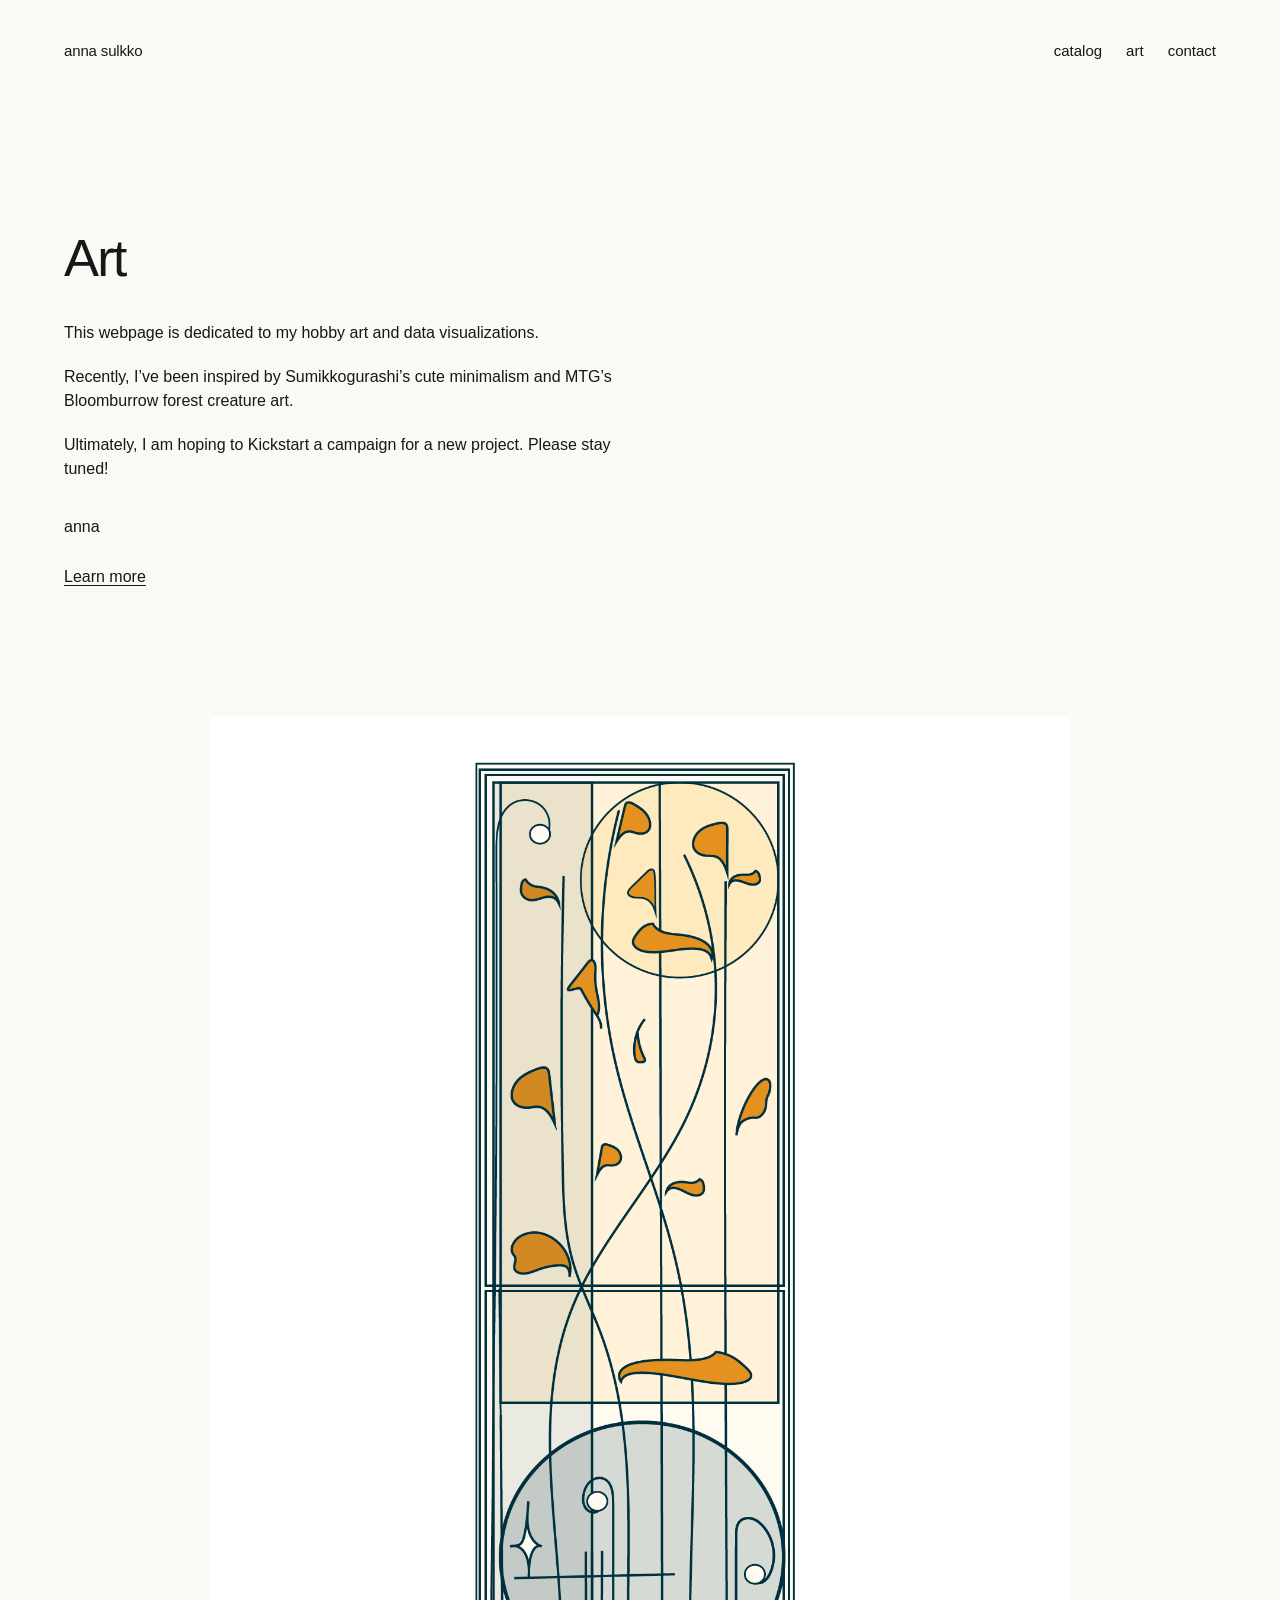
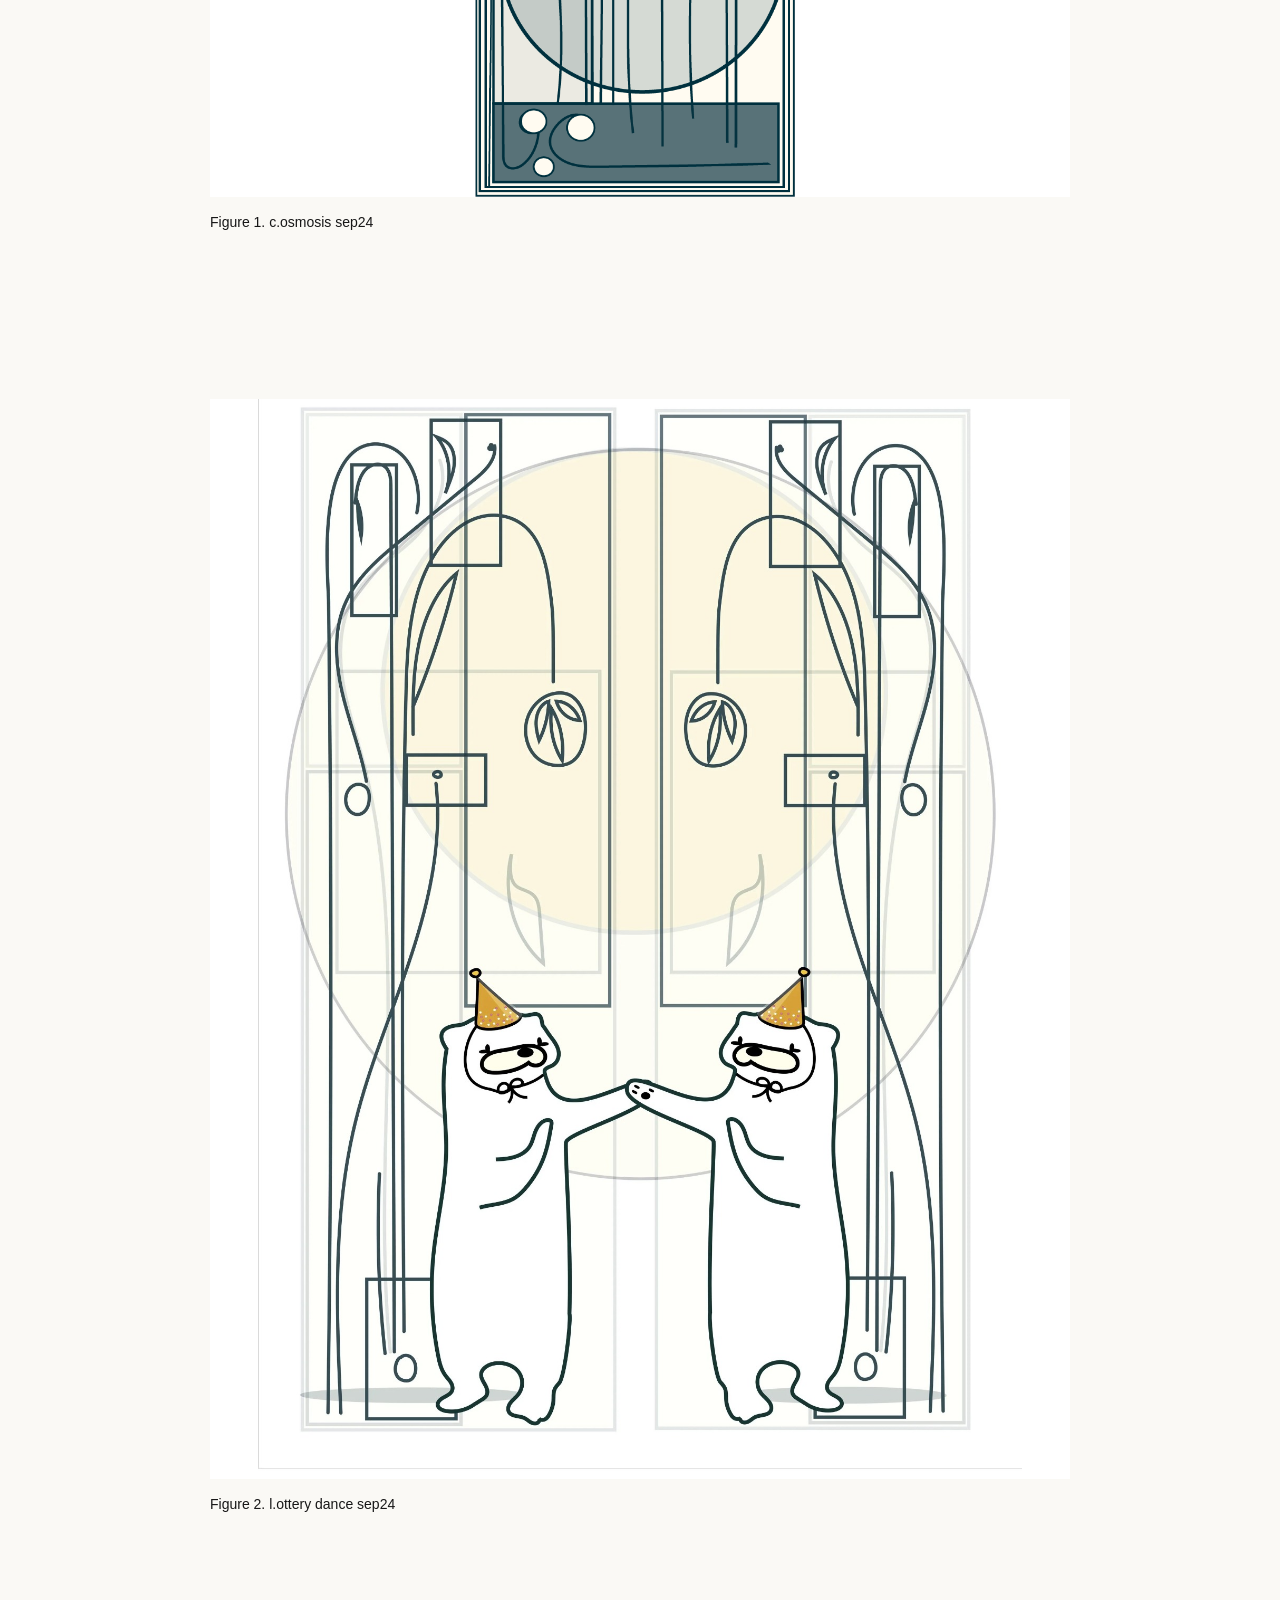
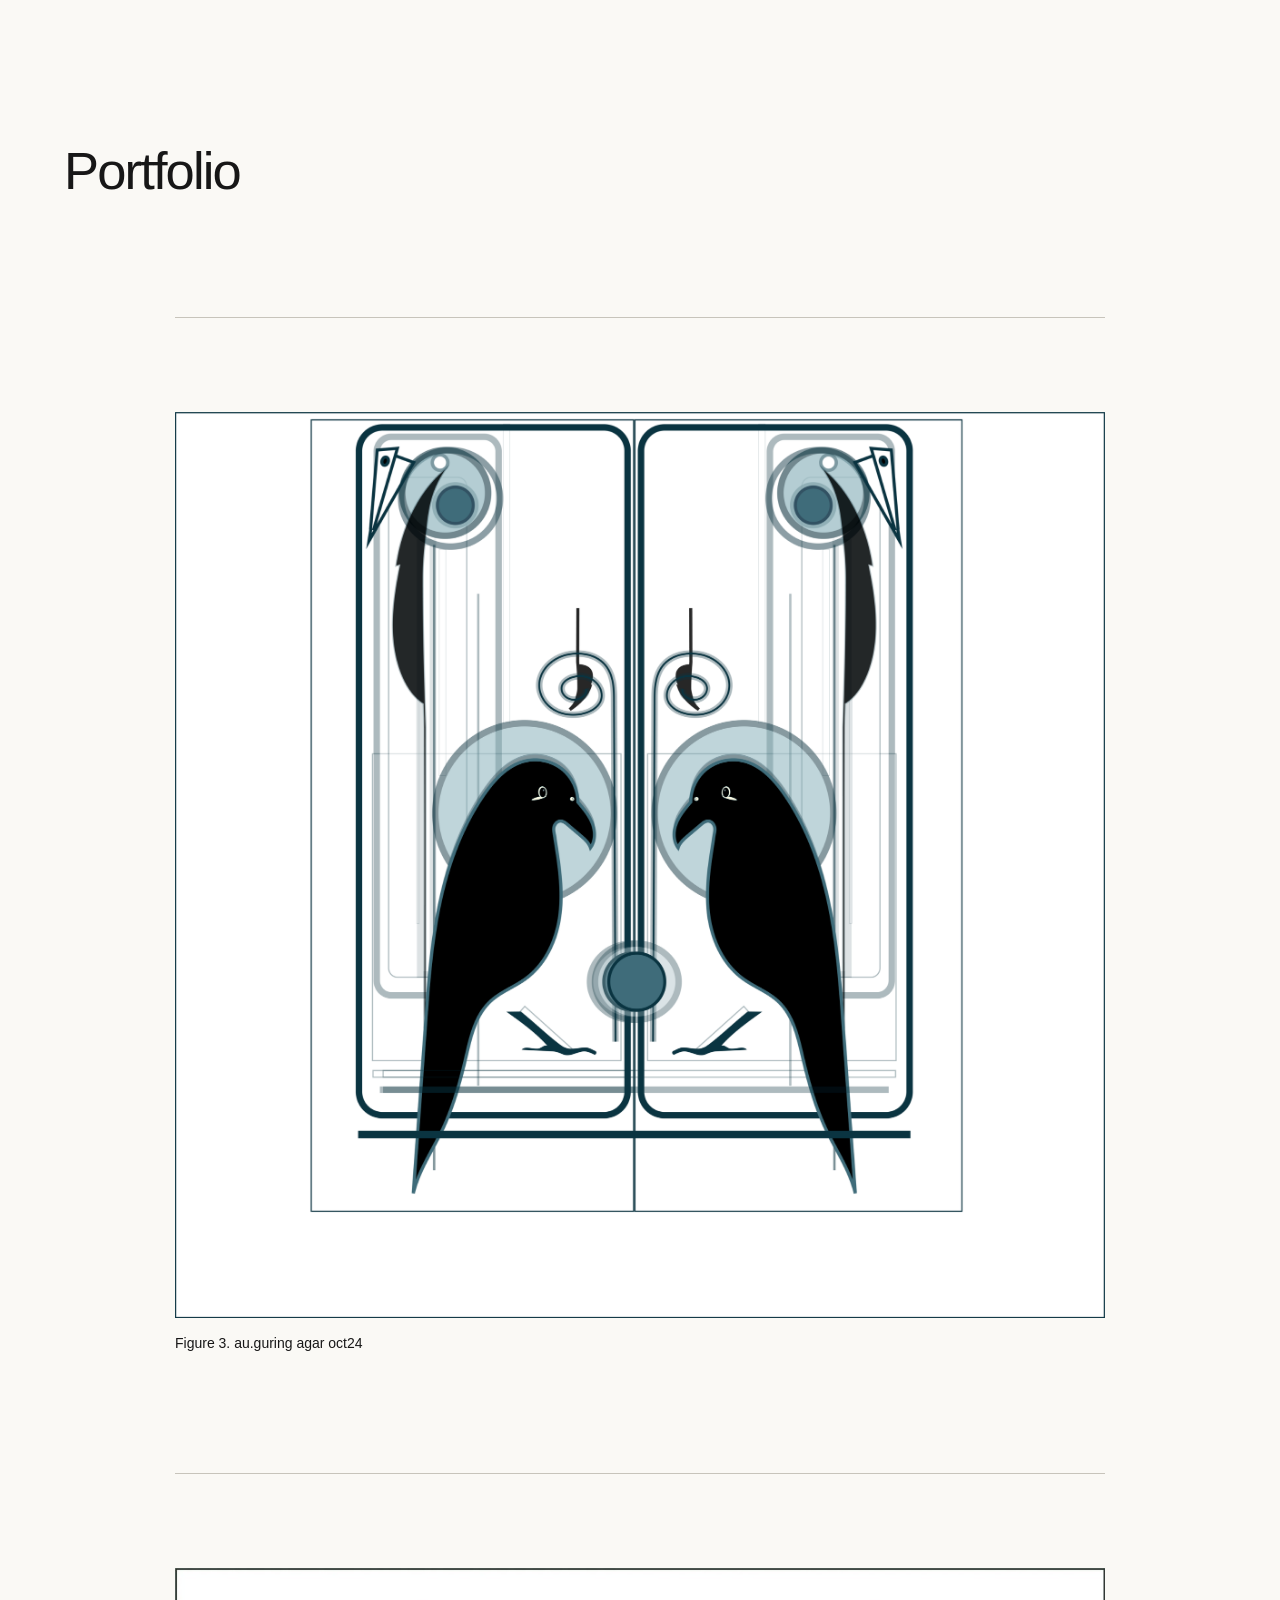
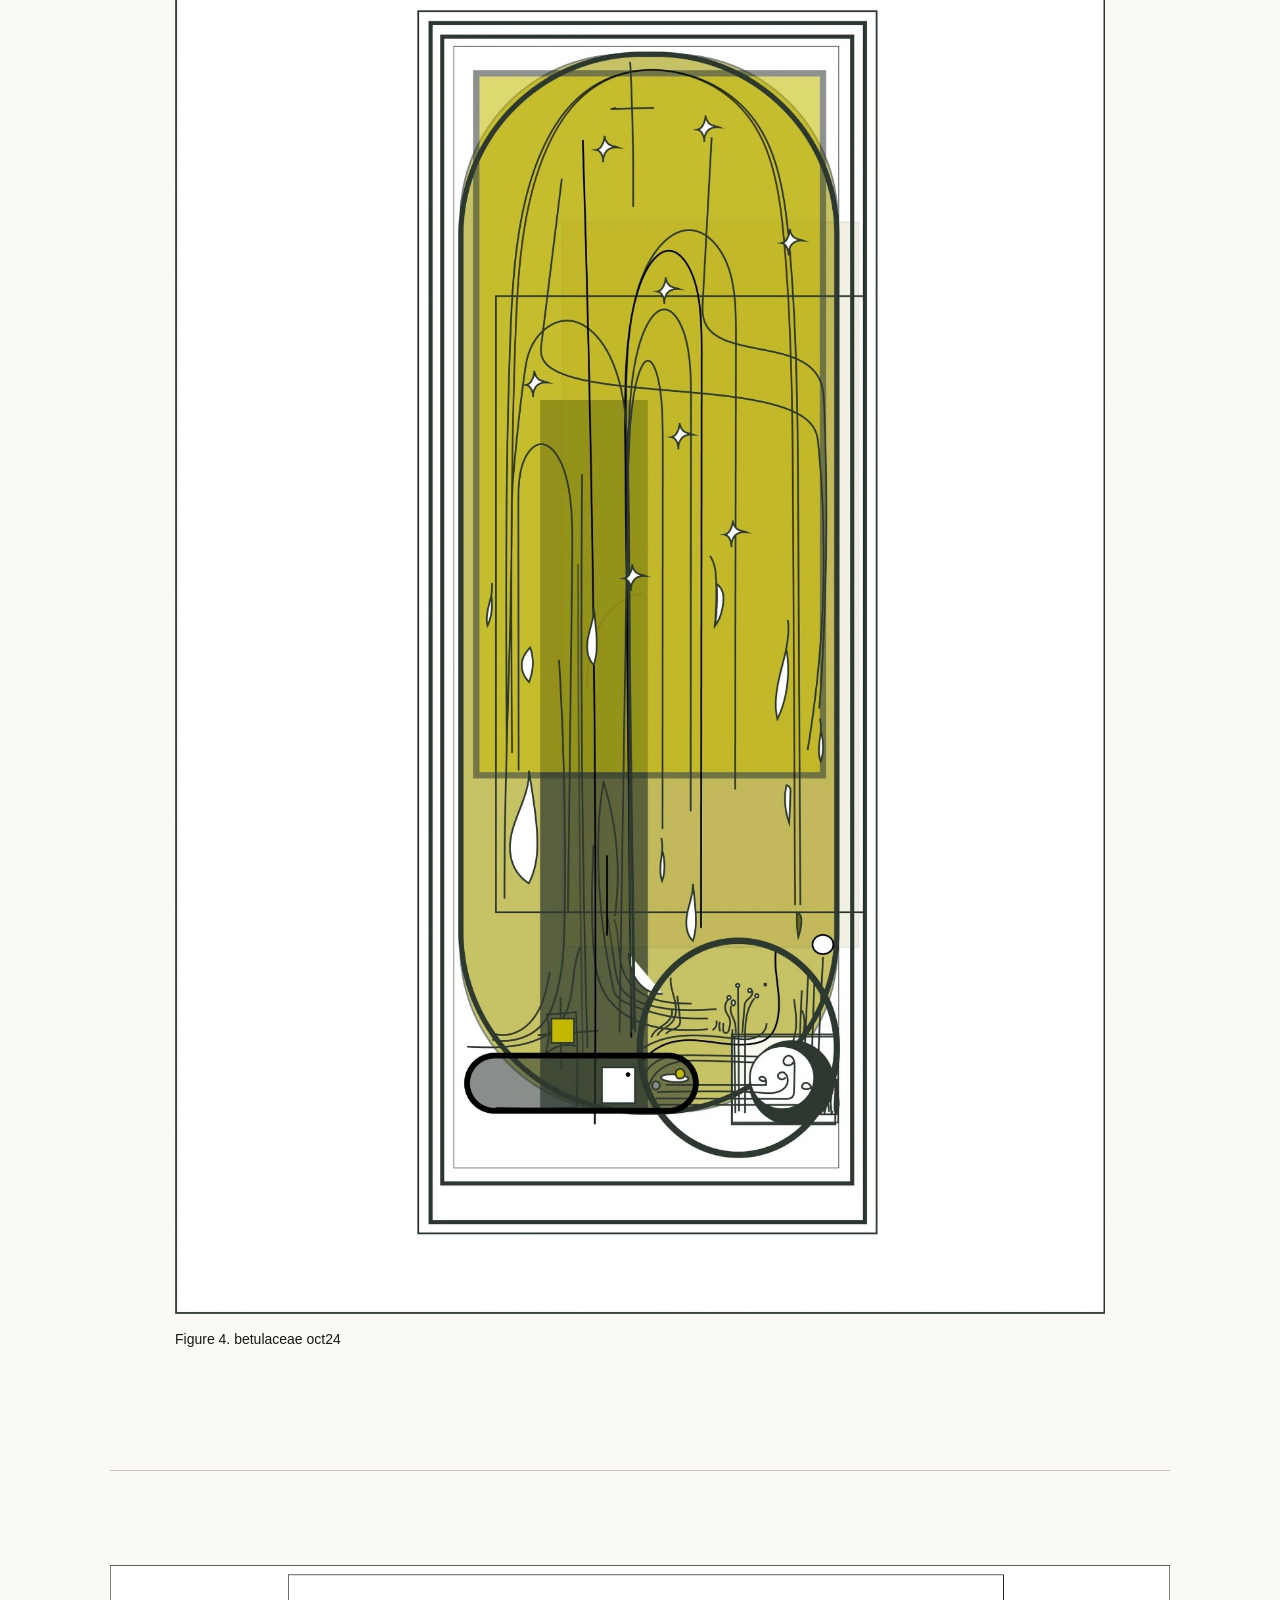
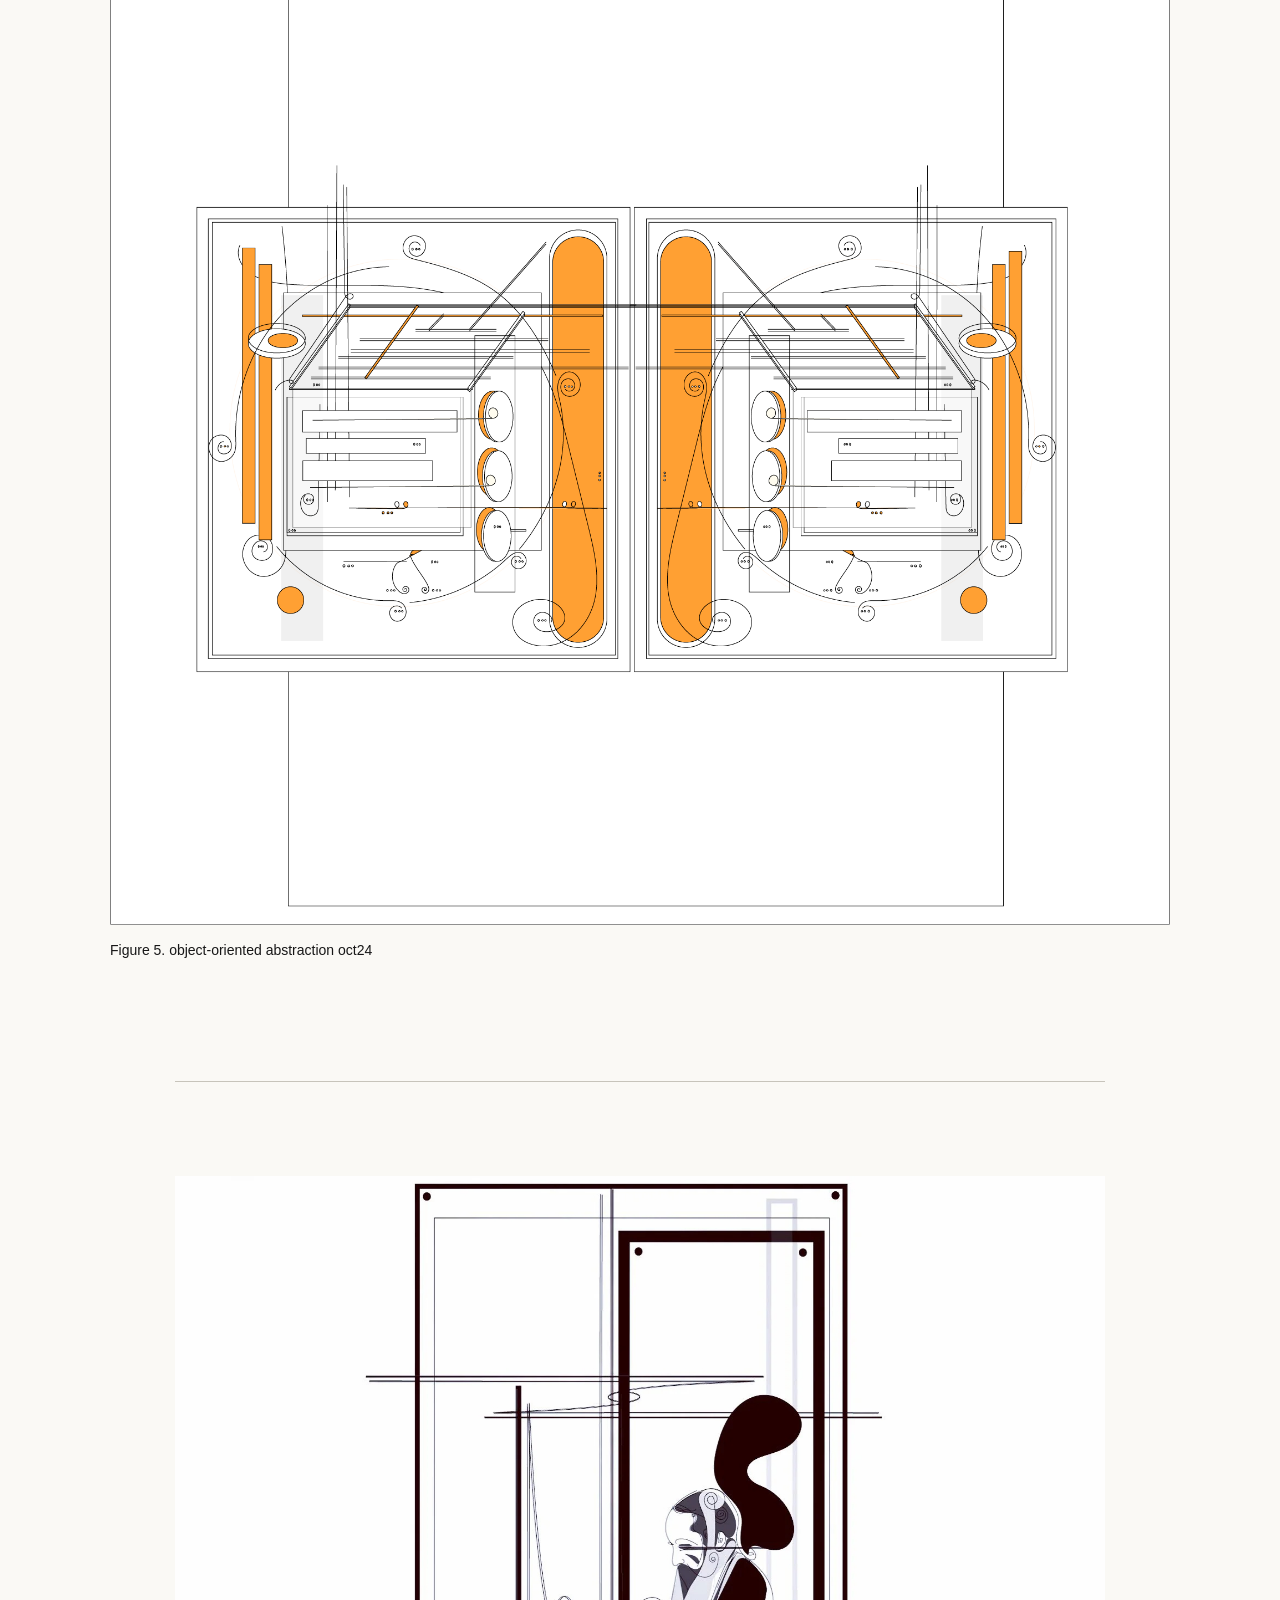
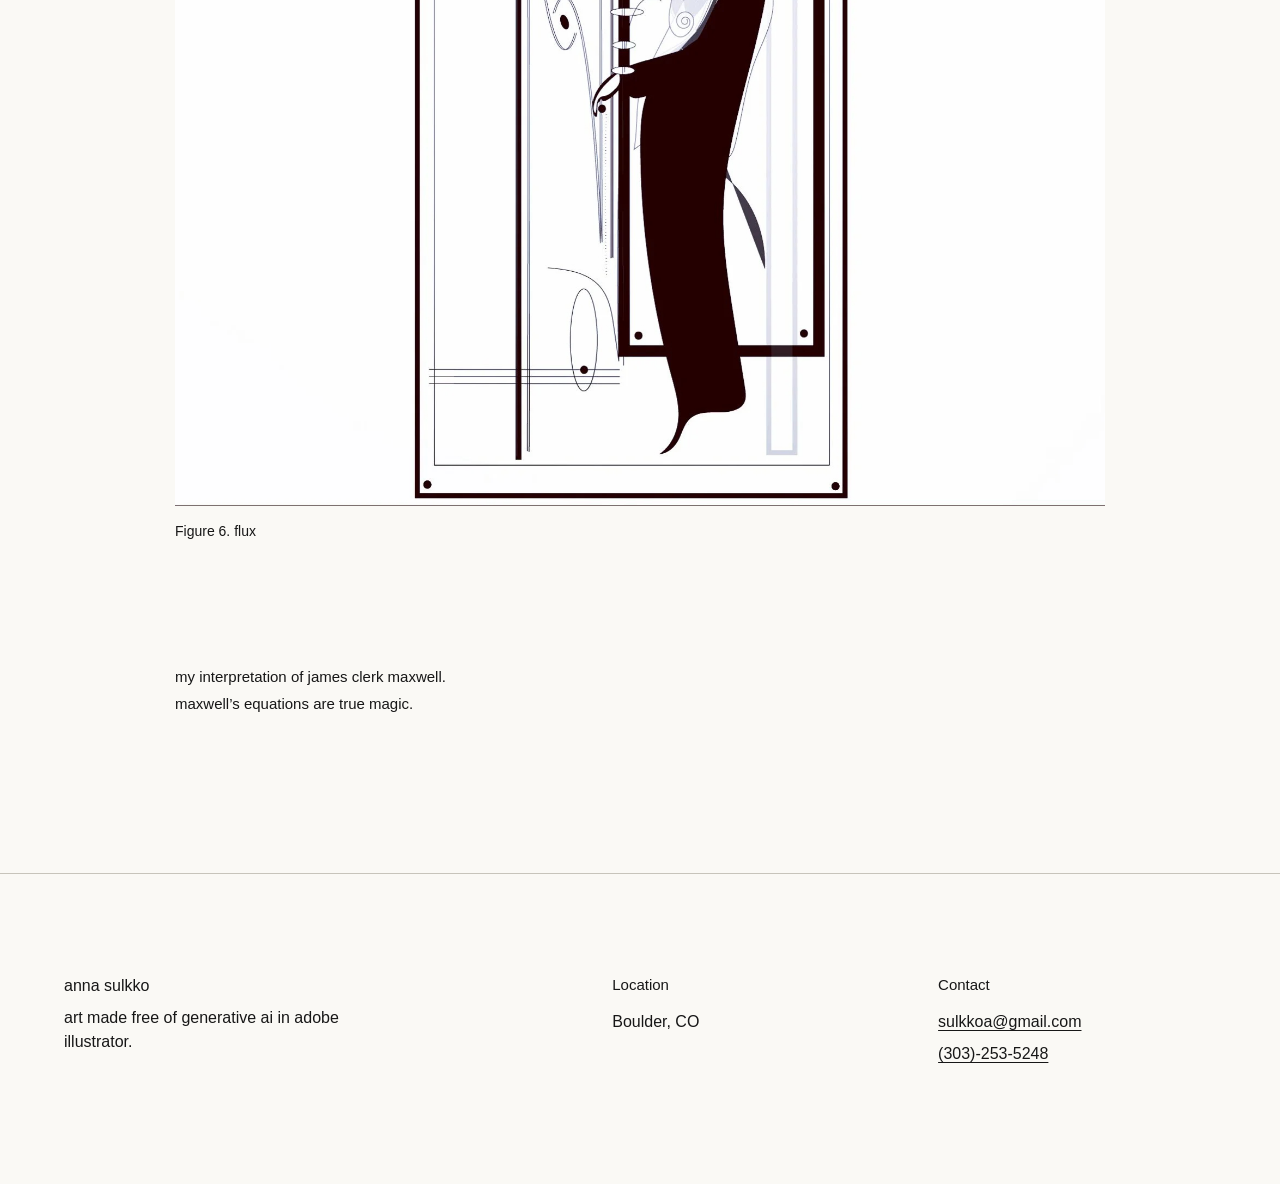
==== art/index.html @ d91b3ef9 "catalog on main page" ====
<!doctype html>
<html lang="en">
<head>
  <meta charset="utf-8">
  <meta name="viewport" content="width=device-width, initial-scale=1">
  <meta name="description" content="Art portfolio by Anna Sulkko.">
  <title>art — anna sulkko</title>
  <link rel="stylesheet" href="../styles.css">
</head>
<body>
  <header class="site-header">
    <a class="wordmark" href="../" aria-label="Anna Sulkko home">anna sulkko</a>
    <button class="menu-button" type="button" aria-expanded="false" aria-controls="site-nav">
      <span class="menu-open">Open Menu</span>
      <span class="menu-close">Close Menu</span>
    </button>
    <nav id="site-nav" class="site-nav" aria-label="Primary navigation">
      <a href="../catalog/">catalog</a>
      <a href="./" aria-current="page">art</a>
      <a href="#contact">contact</a>
    </nav>
  </header>

  <main id="top">
    <section class="intro page-width" aria-labelledby="about-title">
      <div class="intro-copy">
        <h1 id="about-title">Art</h1>
        <p>This webpage is dedicated to my hobby art and data visualizations.</p>
        <p>Recently, I’ve been inspired by Sumikkogurashi’s cute minimalism and MTG’s Bloomburrow forest creature art.</p>
        <p>Ultimately, I am hoping to Kickstart a campaign for a new project. Please stay tuned!</p>
        <p class="signature">anna</p>
        <a class="text-link" href="https://www.kickstarter.com/" target="_blank" rel="noreferrer">Learn more</a>
      </div>
    </section>

    <section class="featured-work page-width" aria-label="Featured artwork">
      <figure class="artwork artwork-portrait">
        <img
          src="../assets/c-osmosis.png"
          alt="c.osmosis, abstract geometric artwork by Anna Sulkko"
          loading="eager">
        <figcaption>Figure 1. c.osmosis sep24</figcaption>
      </figure>

      <figure class="artwork artwork-portrait">
        <img
          src="../assets/lottery-dance.jpeg"
          alt="l.ottery dance, mirrored dancing figures by Anna Sulkko"
          loading="lazy">
        <figcaption>Figure 2. l.ottery dance sep24</figcaption>
      </figure>
    </section>

    <section class="portfolio page-width" aria-labelledby="portfolio-title">
      <h2 id="portfolio-title">Portfolio</h2>

      <figure class="artwork portfolio-item">
        <img
          src="../assets/auguring-agar.png"
          alt="au.guring agar, mirrored black birds and geometric forms by Anna Sulkko"
          loading="lazy">
        <figcaption>Figure 3. au.guring agar oct24</figcaption>
      </figure>

      <figure class="artwork portfolio-item">
        <img
          src="../assets/betulaceae.jpeg"
          alt="betulaceae, yellow-green abstract botanical artwork by Anna Sulkko"
          loading="lazy">
        <figcaption>Figure 4. betulaceae oct24</figcaption>
      </figure>

      <figure class="artwork portfolio-item artwork-wide">
        <img
          src="../assets/object-oriented-abstraction.png"
          alt="object-oriented abstraction, orange and black geometric artwork by Anna Sulkko"
          loading="lazy">
        <figcaption>Figure 5. object-oriented abstraction oct24</figcaption>
      </figure>

      <figure class="artwork portfolio-item">
        <img
          src="../assets/flux.jpeg"
          alt="flux, an interpretation of James Clerk Maxwell by Anna Sulkko"
          loading="lazy">
        <figcaption>Figure 6. flux</figcaption>
      </figure>

      <div class="work-note">
        <p>my interpretation of james clerk maxwell.</p>
        <p>maxwell’s equations are true magic.</p>
      </div>
    </section>
  </main>

  <footer id="contact" class="site-footer">
    <div class="page-width footer-grid">
      <div class="footer-statement">
        <p class="footer-name">anna sulkko</p>
        <p>art made free of generative ai in adobe illustrator.</p>
      </div>
      <div>
        <h2>Location</h2>
        <p>Boulder, CO</p>
      </div>
      <div>
        <h2>Contact</h2>
        <p><a href="mailto:sulkkoa@gmail.com">sulkkoa@gmail.com</a></p>
        <p><a href="tel:+13032535248">(303)-253-5248</a></p>
      </div>
    </div>
  </footer>

  <script src="../script.js"></script>
</body>
</html>
---- styles.css ----
:root {
  --paper: #faf9f5;
  --ink: #171717;
  --line: #c7c4bb;
  --page: 1180px;
  --gutter: clamp(22px, 5vw, 72px);
}

* { box-sizing: border-box; }
html { scroll-behavior: smooth; }
body {
  margin: 0;
  background: var(--paper);
  color: var(--ink);
  font-family: "Helvetica Neue", Helvetica, Arial, sans-serif;
  font-size: 16px;
  line-height: 1.5;
  -webkit-font-smoothing: antialiased;
}

a { color: inherit; text-underline-offset: .2em; }
a:hover { text-decoration-thickness: 1.5px; }

.page-width {
  width: min(var(--page), calc(100% - (var(--gutter) * 2)));
  margin-inline: auto;
}

.site-header {
  min-height: 104px;
  padding: 28px var(--gutter);
  display: flex;
  align-items: center;
  justify-content: space-between;
  border-bottom: 1px solid transparent;
}

.wordmark,
.site-nav a {
  font-size: 15px;
  text-decoration: none;
}

.wordmark { font-weight: 500; letter-spacing: -.01em; }
.site-nav { display: flex; gap: 24px; }

.menu-button {
  display: none;
  appearance: none;
  border: 0;
  background: transparent;
  padding: 0;
  color: inherit;
  font: inherit;
  cursor: pointer;
}
.menu-close { display: none; }

.intro {
  padding-top: clamp(72px, 10vw, 150px);
  padding-bottom: clamp(72px, 10vw, 140px);
}

.intro-copy { max-width: 590px; }
h1, h2, p { margin-top: 0; }
h1, .portfolio > h2 {
  margin-bottom: 38px;
  font-size: clamp(30px, 4.1vw, 54px);
  line-height: .98;
  font-weight: 400;
  letter-spacing: -.035em;
}

.intro p { margin-bottom: 20px; max-width: 550px; }
.signature { margin-top: 34px; }
.text-link { display: inline-block; margin-top: 6px; }

.featured-work,
.portfolio {
  display: grid;
  grid-template-columns: 1fr;
}

.artwork { margin: 0; }
.artwork img {
  display: block;
  width: 100%;
  height: auto;
  object-fit: contain;
  background: #fff;
}

.featured-work .artwork {
  width: min(100%, 860px);
  margin-inline: auto;
  margin-bottom: clamp(90px, 13vw, 180px);
}

.artwork-portrait img { max-height: 1080px; }
.artwork figcaption {
  margin-top: 16px;
  font-size: 14px;
  line-height: 1.4;
}

.portfolio {
  padding-top: clamp(30px, 5vw, 70px);
  padding-bottom: clamp(90px, 12vw, 160px);
}

.portfolio > h2 { margin-bottom: clamp(70px, 10vw, 120px); }
.portfolio-item {
  width: min(100%, 930px);
  margin-inline: auto;
  padding-top: clamp(54px, 8vw, 94px);
  margin-bottom: clamp(66px, 10vw, 120px);
  border-top: 1px solid var(--line);
}
.artwork-wide { width: min(100%, 1060px); }
.work-note {
  width: min(100%, 930px);
  margin: 0 auto;
  padding-top: 5px;
  font-size: 15px;
}
.work-note p { margin-bottom: 4px; }

.site-footer {
  border-top: 1px solid var(--line);
  padding: clamp(60px, 8vw, 100px) 0 clamp(70px, 9vw, 110px);
}
.footer-grid {
  display: grid;
  grid-template-columns: minmax(260px, 1.8fr) 1fr 1fr;
  gap: 48px;
}
.footer-grid h2 {
  margin: 0 0 14px;
  font-size: 15px;
  font-weight: 500;
}
.footer-grid p { margin-bottom: 8px; }
.footer-name { font-weight: 500; }
.footer-statement p:last-child { max-width: 340px; }

@media (max-width: 720px) {
  :root { --gutter: 20px; }
  .site-header {
    min-height: 78px;
    padding-top: 22px;
    padding-bottom: 22px;
    align-items: flex-start;
    flex-wrap: wrap;
  }
  .menu-button { display: block; font-size: 14px; }
  .menu-button[aria-expanded="true"] .menu-open { display: none; }
  .menu-button[aria-expanded="true"] .menu-close { display: inline; }
  .site-nav {
    display: none;
    flex-basis: 100%;
    padding-top: 38px;
    padding-bottom: 8px;
  }
  .site-nav.is-open { display: flex; }
  .intro { padding-top: 70px; }
  h1, .portfolio > h2 { font-size: 39px; }
  .featured-work .artwork { margin-bottom: 92px; }
  .portfolio > h2 { margin-bottom: 64px; }
  .portfolio-item { padding-top: 48px; margin-bottom: 72px; }
  .footer-grid { grid-template-columns: 1fr; gap: 34px; }
}

@media (prefers-reduced-motion: reduce) {
  html { scroll-behavior: auto; }
}


/* -------------------------------------------------------
   catalog-first homepage
   ------------------------------------------------------- */

.catalog-home {
  --catalog-ink: #003B49;
  --catalog-pale: #e5eeee;
  --catalog-soft: #78959b;
  color: var(--catalog-ink);
  background: #fafcfa;
}

.catalog-home .site-header {
  color: var(--catalog-ink);
}

.catalog-hero {
  padding-top: clamp(82px, 11vw, 150px);
  padding-bottom: clamp(72px, 9vw, 120px);
}

.project-kicker {
  margin-bottom: 22px;
  color: var(--catalog-soft);
  font-size: 12px;
  line-height: 1;
  text-transform: uppercase;
  letter-spacing: .18em;
}

.catalog-hero-grid {
  display: grid;
  grid-template-columns: minmax(0, 1.35fr) minmax(280px, .65fr);
  gap: clamp(50px, 9vw, 130px);
  align-items: end;
}

.catalog-hero h1 {
  margin: 0;
  font-family: Georgia, "Iowan Old Style", "Times New Roman", serif;
  font-size: clamp(72px, 13vw, 170px);
  line-height: .78;
  font-weight: 400;
  letter-spacing: -.065em;
}

.catalog-deck {
  max-width: 680px;
  margin: 38px 0 0;
  font-family: Georgia, "Iowan Old Style", "Times New Roman", serif;
  font-size: clamp(24px, 3vw, 42px);
  line-height: 1.08;
  letter-spacing: -.025em;
}

.catalog-intro {
  padding-bottom: 5px;
  font-size: 15px;
  line-height: 1.65;
}

.catalog-intro p {
  margin-bottom: 17px;
}

.project-links {
  display: flex;
  align-items: center;
  gap: 20px;
  flex-wrap: wrap;
  margin-top: 31px;
}

.project-button {
  display: inline-flex;
  align-items: center;
  justify-content: center;
  min-height: 46px;
  padding: 0 20px;
  border: 1px solid var(--catalog-ink);
  border-radius: 999px;
  background: var(--catalog-ink);
  color: #f7faf9;
  text-decoration: none;
  transition: transform .16s ease, opacity .16s ease;
}

.project-button:hover {
  opacity: .9;
  transform: translateY(-1px);
}

.catalog-feature {
  padding-bottom: clamp(100px, 13vw, 170px);
}

.section-line-heading {
  display: flex;
  justify-content: space-between;
  align-items: baseline;
  gap: 30px;
  padding: 19px 0 22px;
  border-top: 1px solid rgba(0,59,73,.26);
}

.section-line-heading h2 {
  margin: 0;
  font-size: 14px;
  font-weight: 500;
}

.section-line-heading span {
  font-size: 18px;
}

.catalog-frame-wrap {
  position: relative;
  width: 100%;
  height: min(76vh, 820px);
  min-height: 640px;
  border: 1px solid rgba(0,59,73,.25);
  background: #edf4f4;
  overflow: hidden;
}

.catalog-frame {
  display: block;
  width: 100%;
  height: 100%;
  border: 0;
  background: #edf4f4;
}

.frame-note {
  width: min(610px, 100%);
  margin: 18px 0 0 auto;
  color: #657a7f;
  font-size: 13px;
  line-height: 1.5;
}

.project-notes {
  display: grid;
  grid-template-columns: repeat(3, 1fr);
  gap: clamp(24px, 5vw, 70px);
  padding-bottom: clamp(100px, 12vw, 160px);
}

.project-notes article {
  padding-top: 20px;
  border-top: 1px solid rgba(0,59,73,.23);
}

.project-notes h2 {
  margin: 0 0 20px;
  font-family: Georgia, "Iowan Old Style", "Times New Roman", serif;
  font-size: clamp(22px, 2.3vw, 31px);
  line-height: 1.05;
  font-weight: 400;
  letter-spacing: -.025em;
}

.project-notes article > p:last-child {
  margin-bottom: 0;
  font-size: 14px;
  line-height: 1.65;
}

.catalog-home .site-footer {
  border-top-color: rgba(0,59,73,.25);
}

@media (max-width: 820px) {
  .catalog-hero-grid {
    grid-template-columns: 1fr;
    gap: 52px;
  }

  .catalog-hero h1 {
    font-size: clamp(68px, 24vw, 116px);
  }

  .catalog-intro {
    max-width: 560px;
  }

  .catalog-frame-wrap {
    height: 760px;
    min-height: 0;
  }

  .project-notes {
    grid-template-columns: 1fr;
    gap: 54px;
  }
}

@media (max-width: 520px) {
  .catalog-hero {
    padding-top: 70px;
  }

  .catalog-deck {
    margin-top: 28px;
  }

  .catalog-frame-wrap {
    width: calc(100% + 40px);
    margin-left: -20px;
    height: 720px;
    border-left: 0;
    border-right: 0;
  }

  .section-line-heading span {
    font-size: 16px;
  }
}


/* Restored personal About section on catalog homepage */
.catalog-home .homepage-about {
  padding-top: clamp(70px, 9vw, 120px);
  padding-bottom: clamp(80px, 10vw, 135px);
  border-top: 1px solid rgba(0,59,73,.22);
}

.catalog-home .homepage-about h1,
.catalog-home .homepage-about h2 {
  color: var(--catalog-ink);
}

.catalog-home .homepage-about p {
  max-width: 760px;
}

.catalog-home .homepage-about a {
  color: var(--catalog-ink);
}



/* -------------------------------------------------------
   PMS 309 treatment for the restored About section
   ------------------------------------------------------- */

.catalog-home .homepage-about {
  position: relative;
  margin-top: 0;
  padding-top: clamp(82px, 10vw, 132px);
  padding-bottom: clamp(90px, 11vw, 145px);
  border-top: 1px solid rgba(0, 59, 73, .24);
  border-bottom: 1px solid rgba(0, 59, 73, .18);
  background:
    linear-gradient(
      180deg,
      rgba(220, 231, 232, .34) 0%,
      rgba(247, 250, 249, .88) 44%,
      rgba(247, 250, 249, 0) 100%
    );
}

.catalog-home .homepage-about::before {
  content: "about";
  display: block;
  width: min(1180px, calc(100% - 48px));
  margin: 0 auto 28px;
  color: #6b8186;
  font-size: 11px;
  line-height: 1;
  letter-spacing: .20em;
  text-transform: uppercase;
}

.catalog-home .homepage-about > * {
  width: min(1180px, calc(100% - 48px));
  margin-left: auto;
  margin-right: auto;
}

.catalog-home .homepage-about h1,
.catalog-home .homepage-about h2 {
  color: #003B49;
  font-family: Georgia, "Iowan Old Style", "Times New Roman", serif;
  font-weight: 400;
  letter-spacing: -.035em;
}

.catalog-home .homepage-about h1 {
  margin-bottom: clamp(28px, 4vw, 48px);
  font-size: clamp(46px, 7vw, 88px);
  line-height: .95;
}

.catalog-home .homepage-about h2 {
  font-size: clamp(24px, 3vw, 34px);
  line-height: 1.08;
}

.catalog-home .homepage-about p {
  max-width: 760px;
  color: #255B66;
  font-size: clamp(16px, 1.4vw, 19px);
  line-height: 1.72;
}

.catalog-home .homepage-about p + p {
  margin-top: 1.15em;
}

.catalog-home .homepage-about strong {
  color: #003B49;
  font-weight: 600;
}

.catalog-home .homepage-about a {
  color: #003B49;
  text-decoration-color: rgba(0, 59, 73, .40);
  text-underline-offset: .18em;
  transition: opacity .15s ease;
}

.catalog-home .homepage-about a:hover {
  opacity: .62;
}

.catalog-home .homepage-about img {
  border: 1px solid rgba(0, 59, 73, .18);
  box-shadow: 0 18px 50px rgba(0, 42, 52, .07);
}

.catalog-home .homepage-about hr {
  border: 0;
  border-top: 1px solid rgba(0, 59, 73, .20);
}

@media (max-width: 640px) {
  .catalog-home .homepage-about::before,
  .catalog-home .homepage-about > * {
    width: calc(100% - 36px);
  }

  .catalog-home .homepage-about {
    padding-top: 68px;
    padding-bottom: 82px;
  }
}
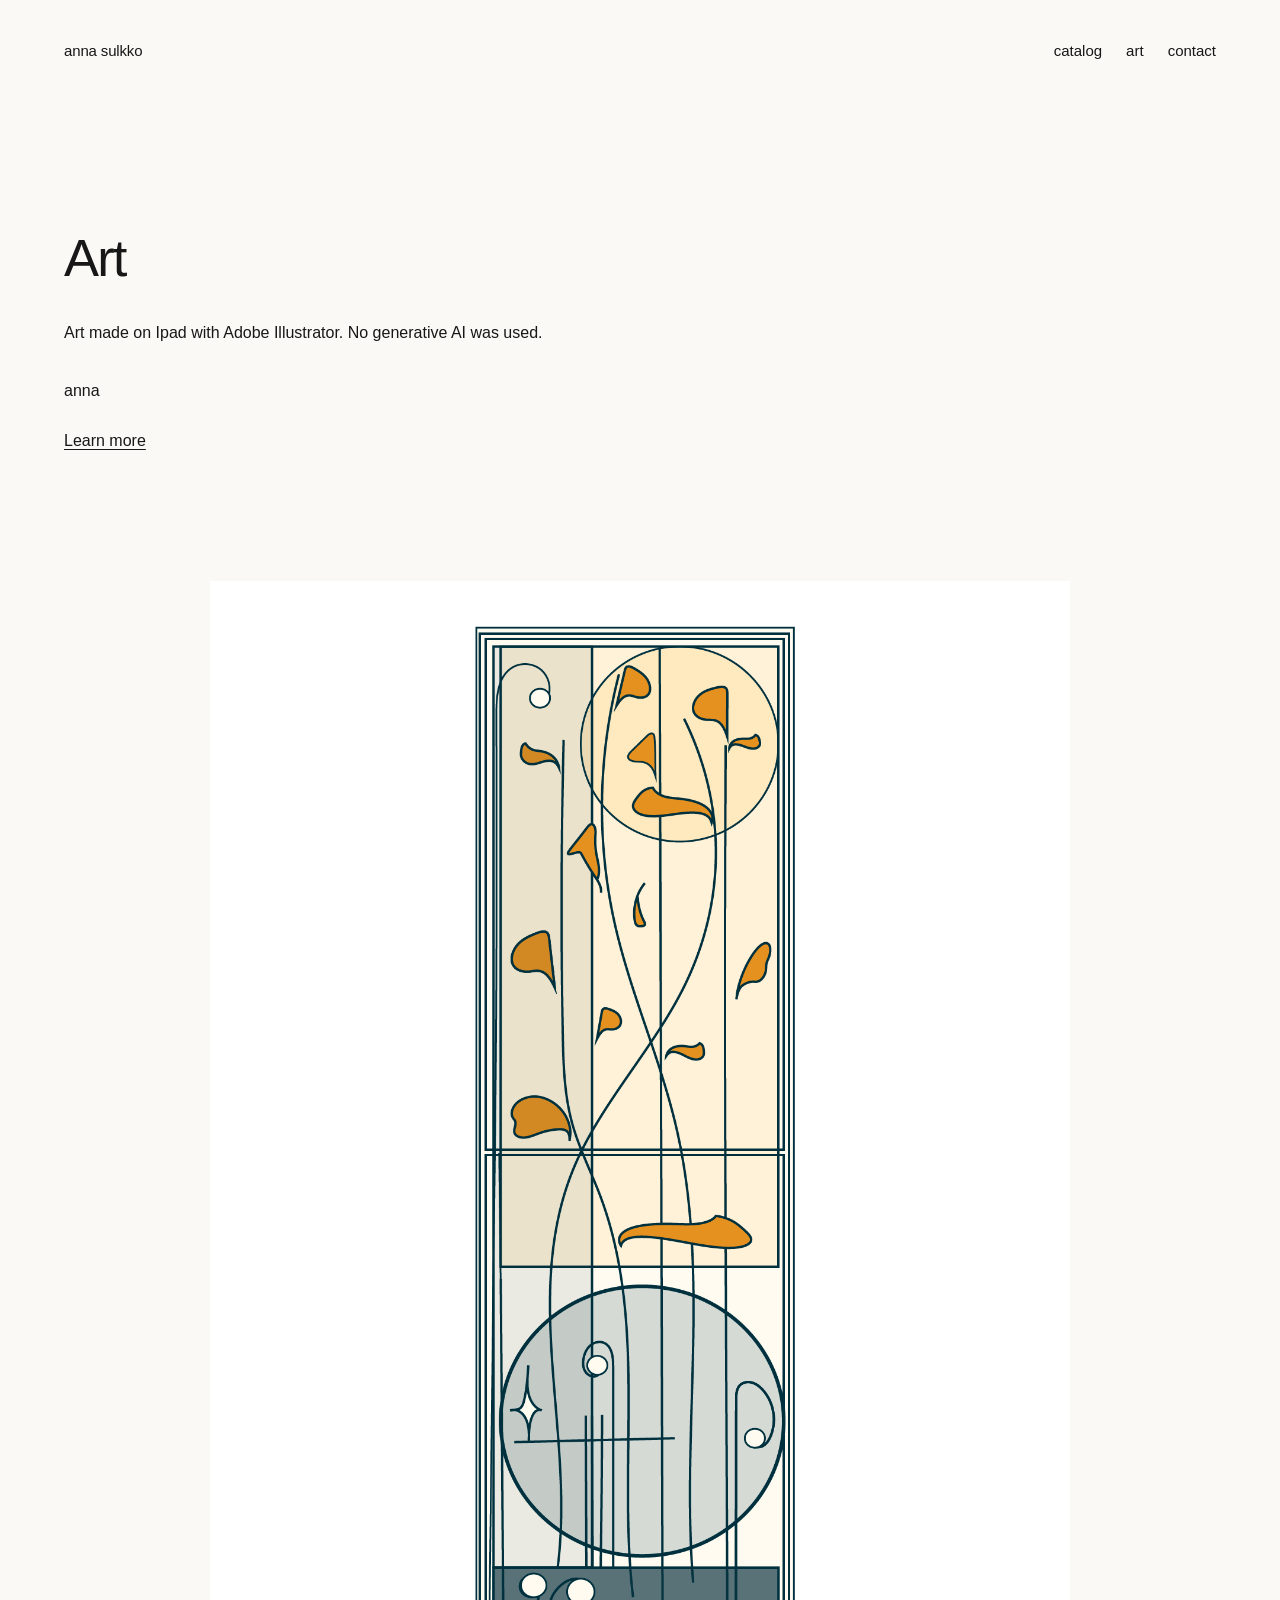
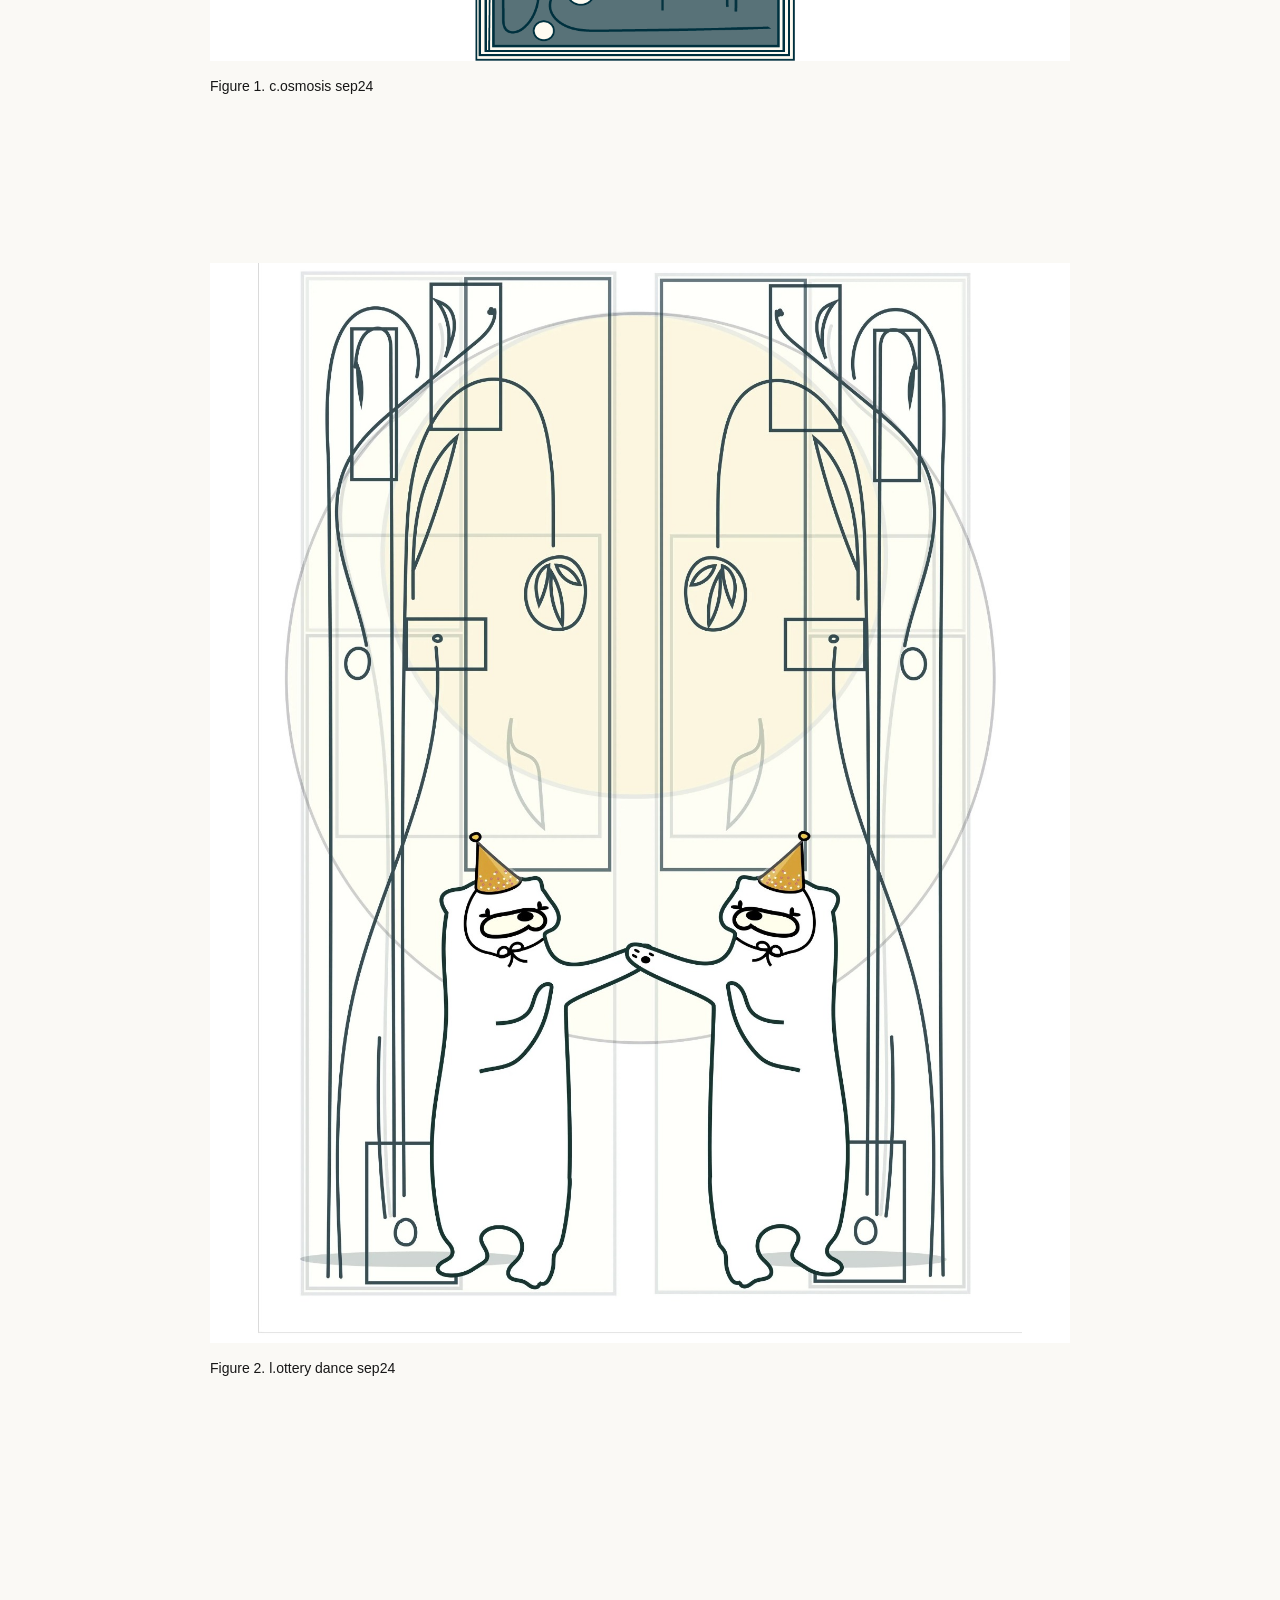
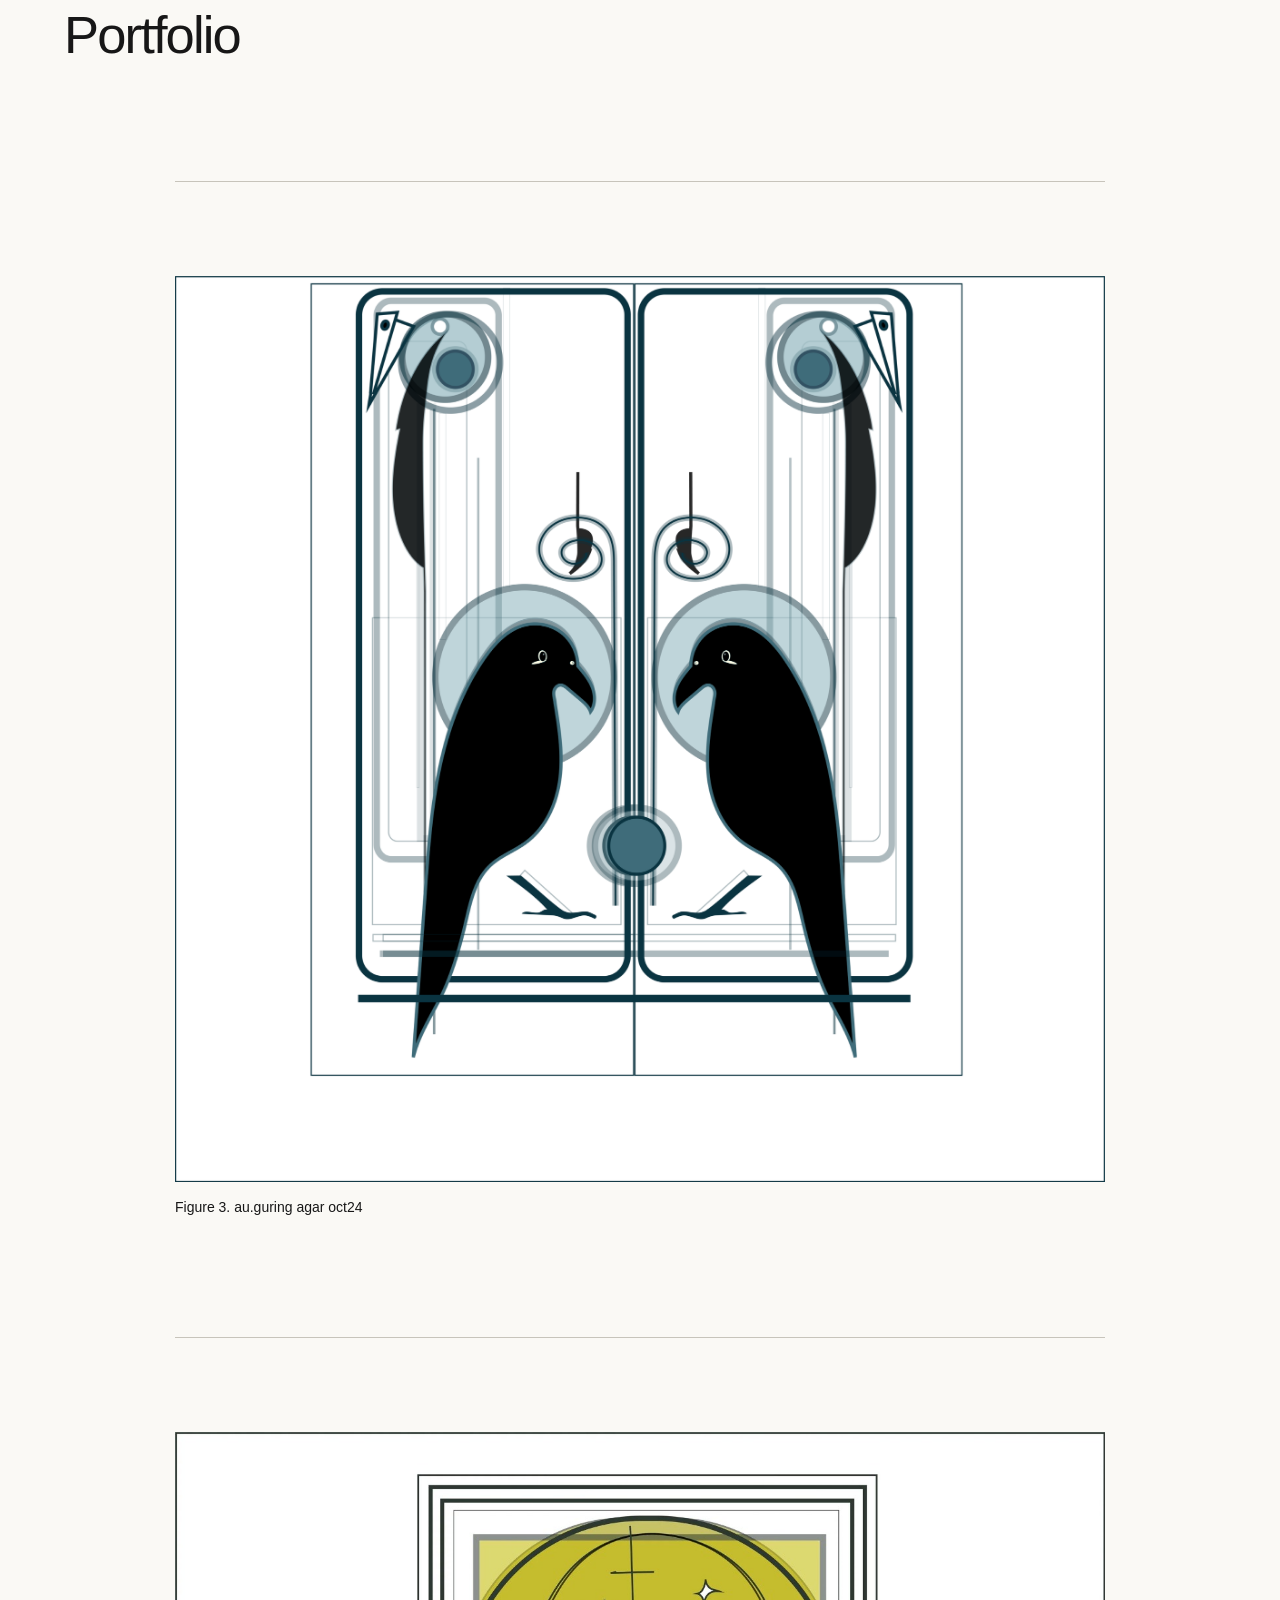
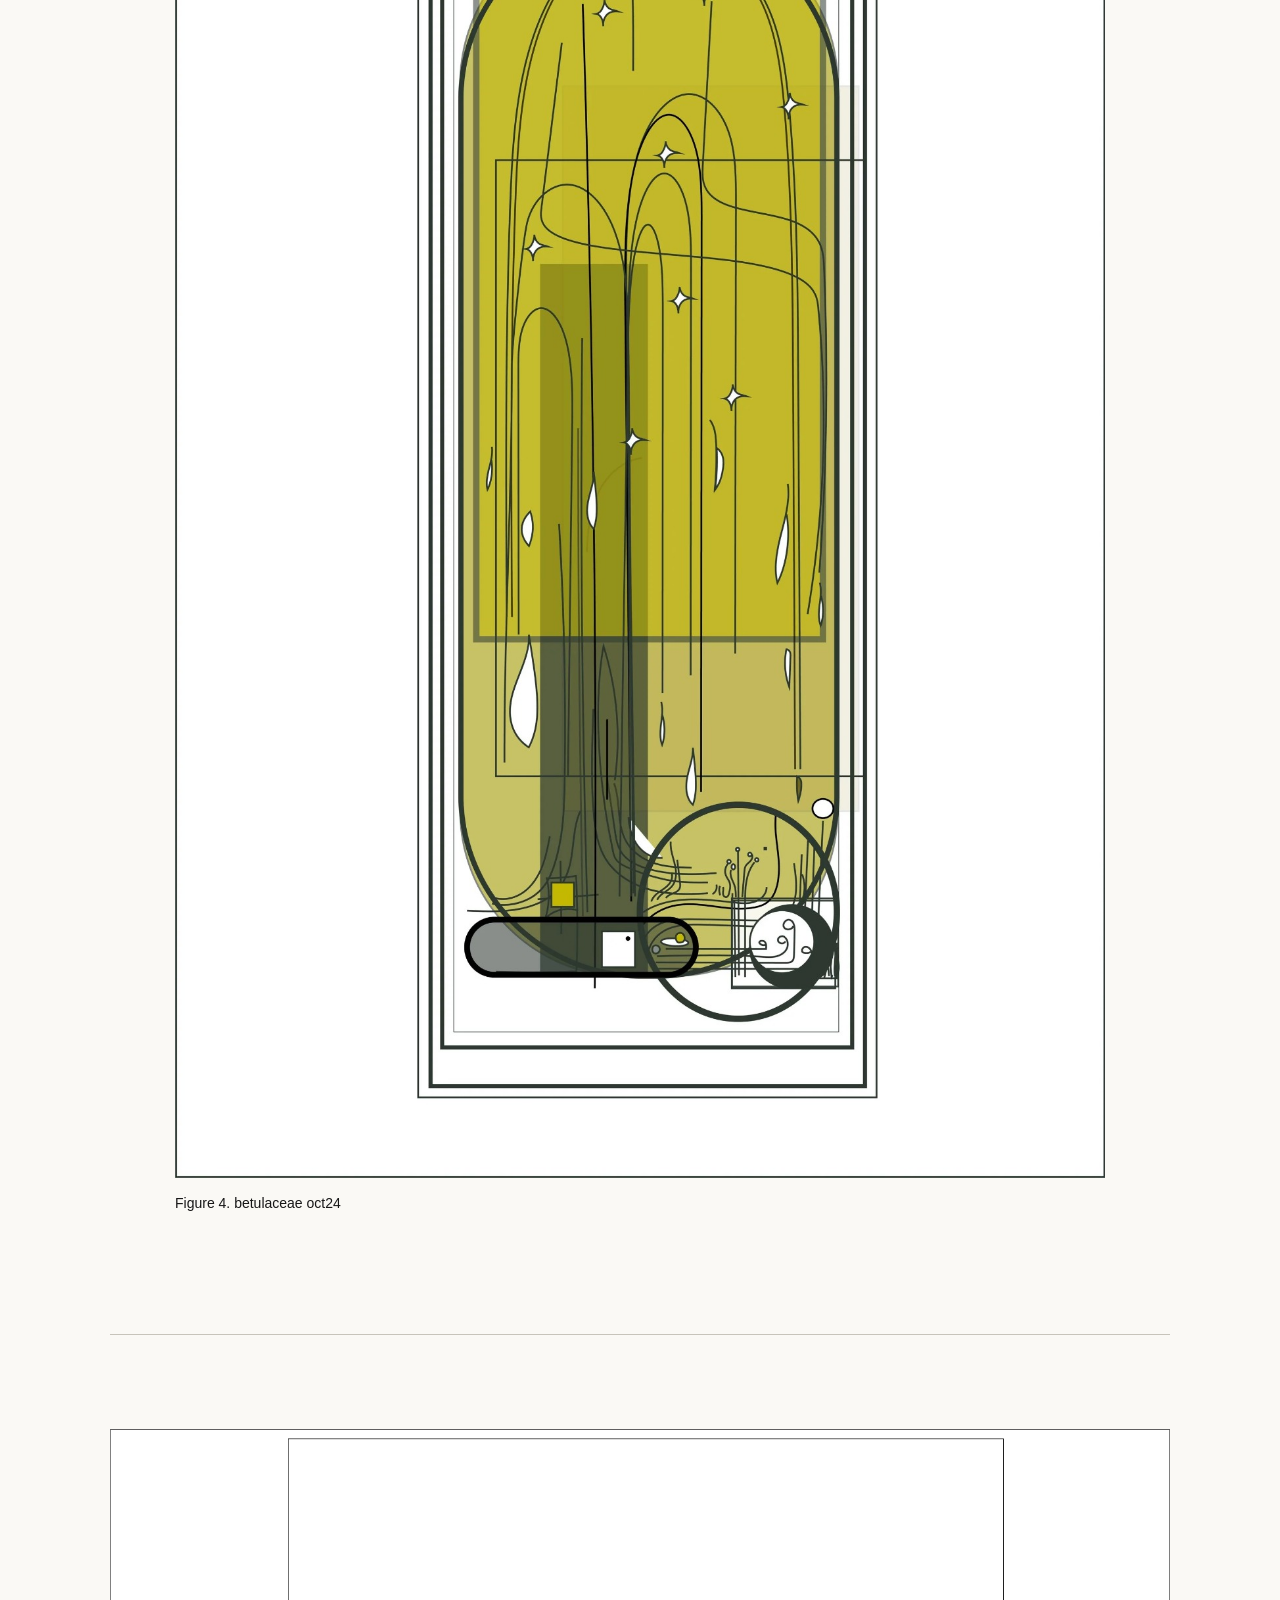
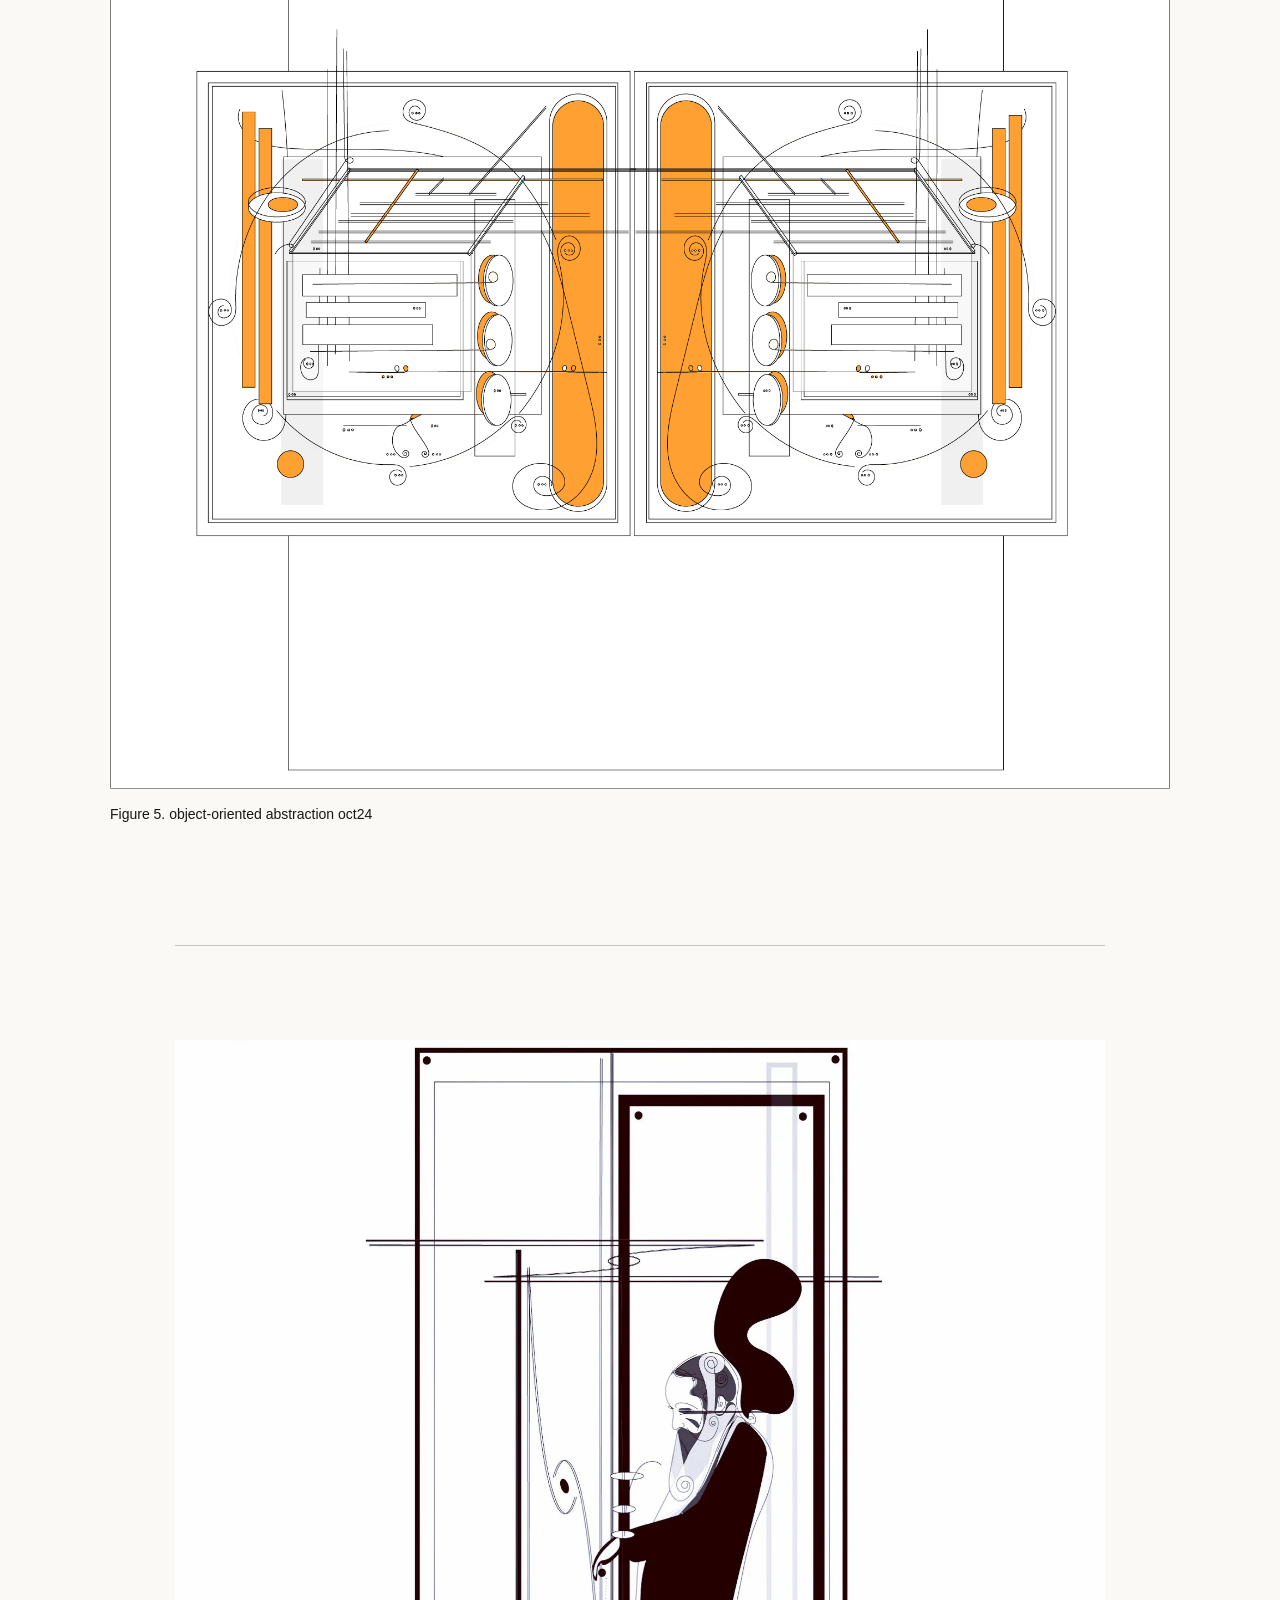
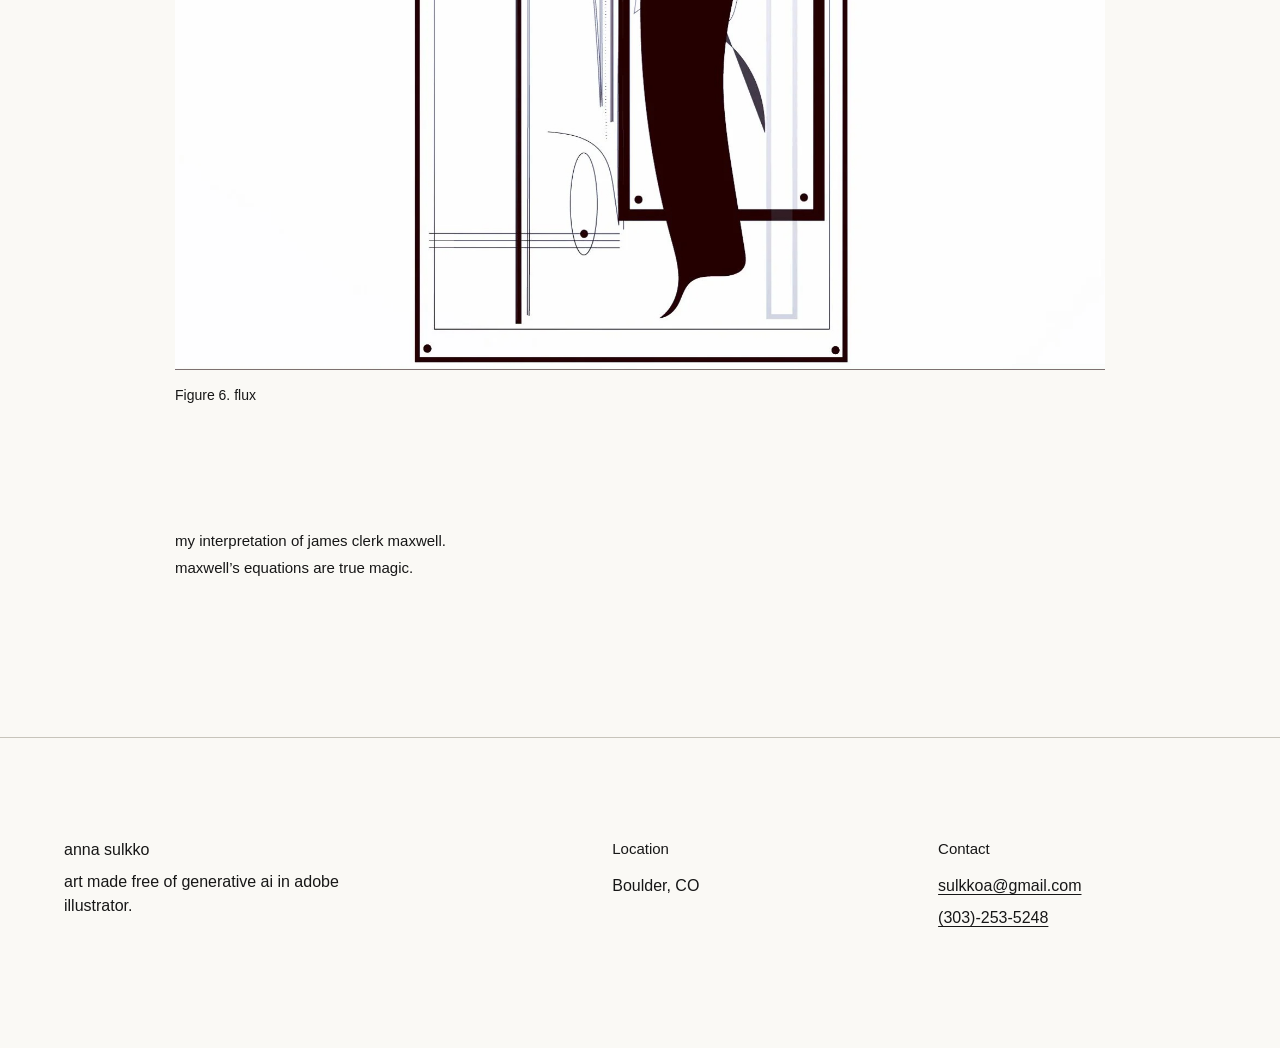
==== commit b467a3c3: "Update index.html" ====
--- a/art/index.html
+++ b/art/index.html
@@ -25,9 +25,7 @@
     <section class="intro page-width" aria-labelledby="about-title">
       <div class="intro-copy">
         <h1 id="about-title">Art</h1>
-        <p>This webpage is dedicated to my hobby art and data visualizations.</p>
-        <p>Recently, I’ve been inspired by Sumikkogurashi’s cute minimalism and MTG’s Bloomburrow forest creature art.</p>
-        <p>Ultimately, I am hoping to Kickstart a campaign for a new project. Please stay tuned!</p>
+        <p> Art made on Ipad with Adobe Illustrator. No generative AI was used. </p>
         <p class="signature">anna</p>
         <a class="text-link" href="https://www.kickstarter.com/" target="_blank" rel="noreferrer">Learn more</a>
       </div>
--- a/styles.css
+++ b/styles.css
@@ -192,8 +192,8 @@
 }
 
 .catalog-hero {
-  padding-top: clamp(82px, 11vw, 150px);
-  padding-bottom: clamp(72px, 9vw, 120px);
+  padding-top: 60px;
+  padding-bottom: 60px;
 }
 
 .project-kicker {
@@ -215,17 +215,17 @@
 .catalog-hero h1 {
   margin: 0;
   font-family: Georgia, "Iowan Old Style", "Times New Roman", serif;
-  font-size: clamp(72px, 13vw, 170px);
-  line-height: .78;
+  font-size: clamp(18px, 2vw, 27px);
+  line-height: 1;
   font-weight: 400;
-  letter-spacing: -.065em;
+  letter-spacing: -.035em;
 }
 
 .catalog-deck {
   max-width: 680px;
   margin: 38px 0 0;
   font-family: Georgia, "Iowan Old Style", "Times New Roman", serif;
-  font-size: clamp(24px, 3vw, 42px);
+  font-size: clamp(12px, 1vw, 21px);
   line-height: 1.08;
   letter-spacing: -.025em;
 }
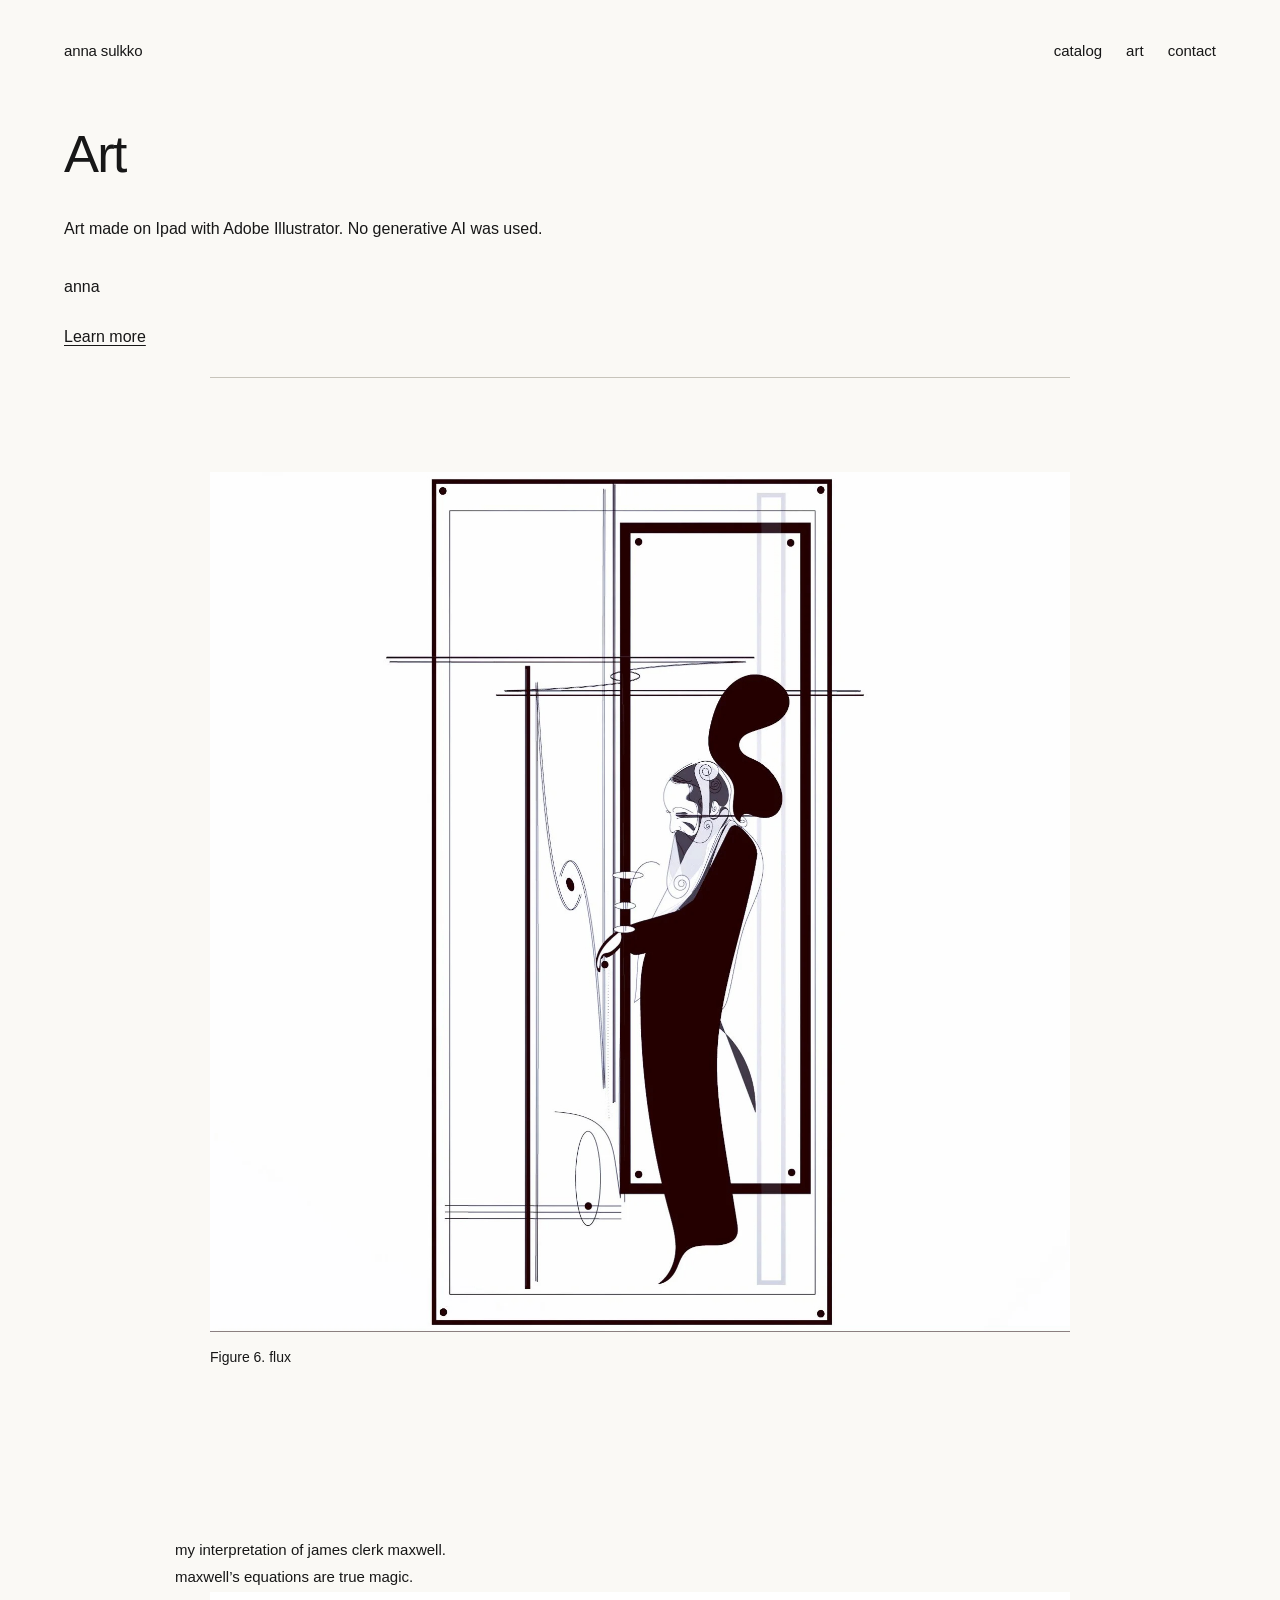
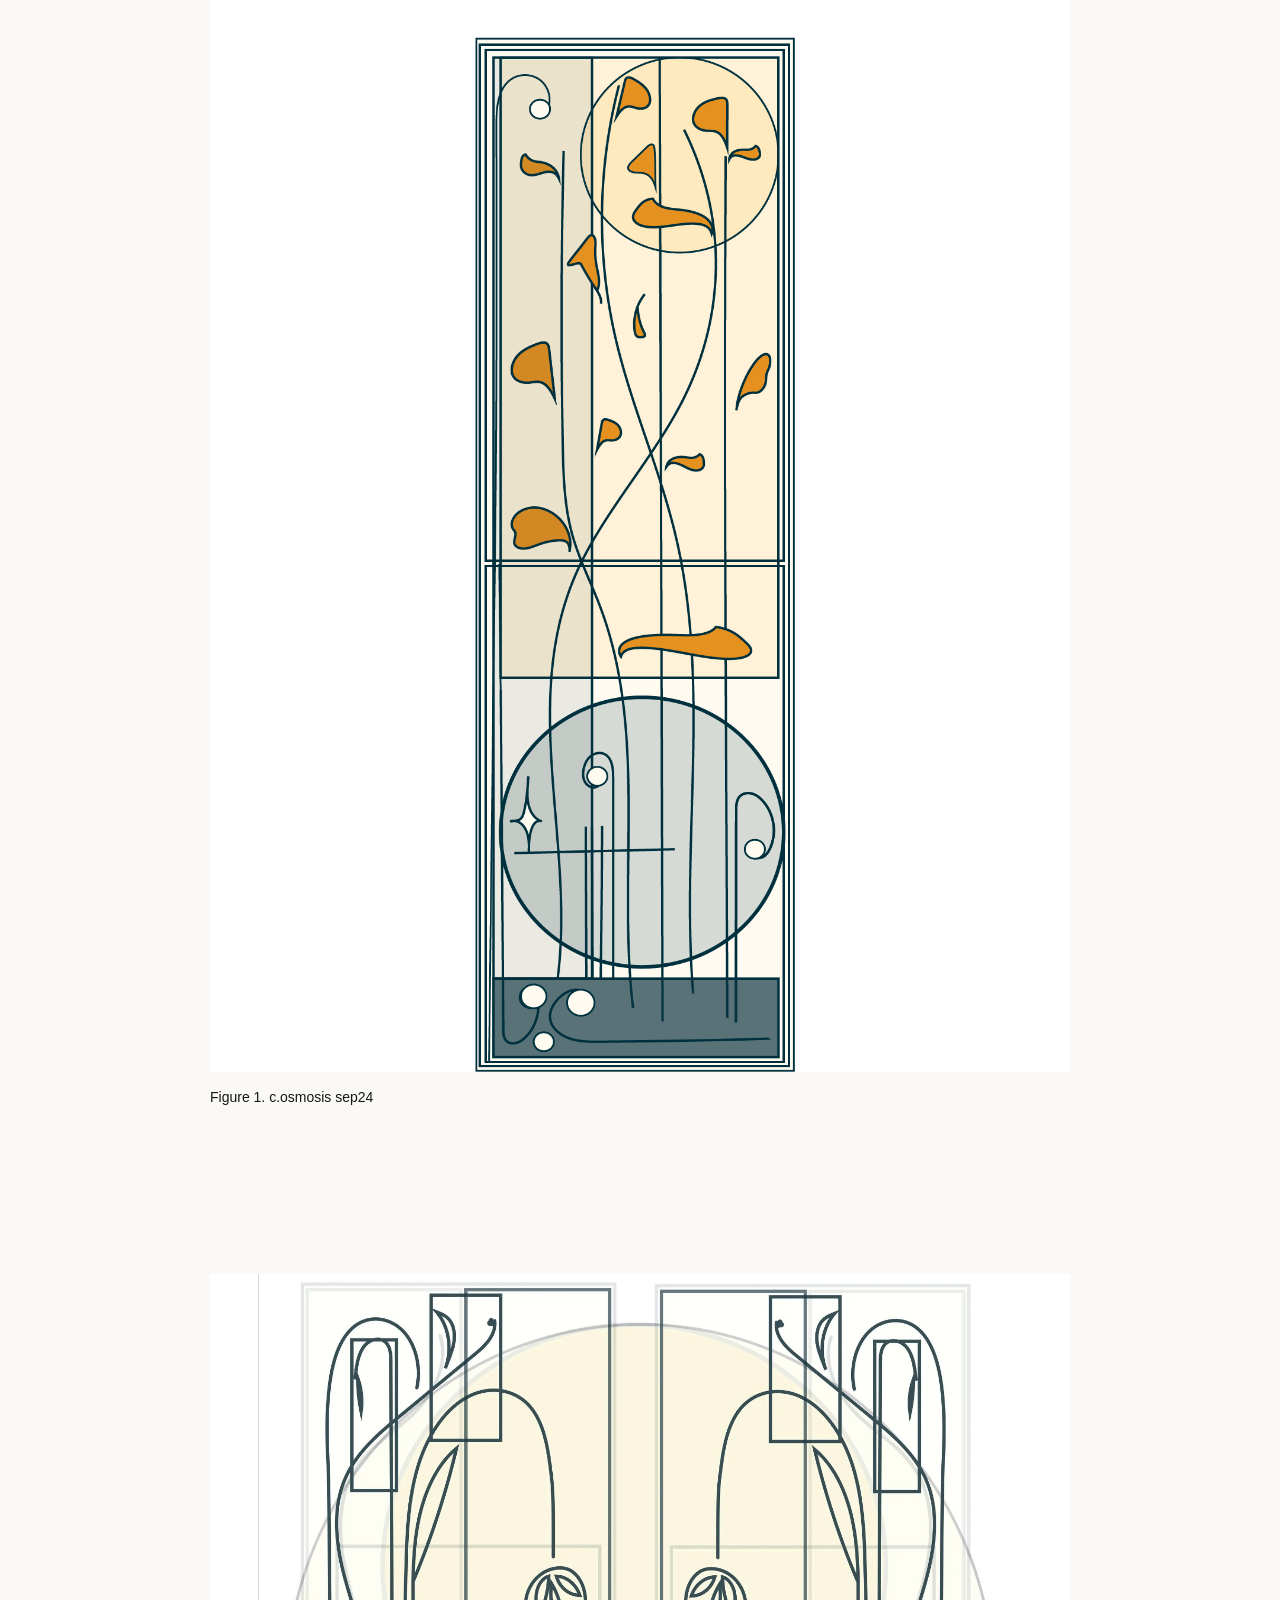
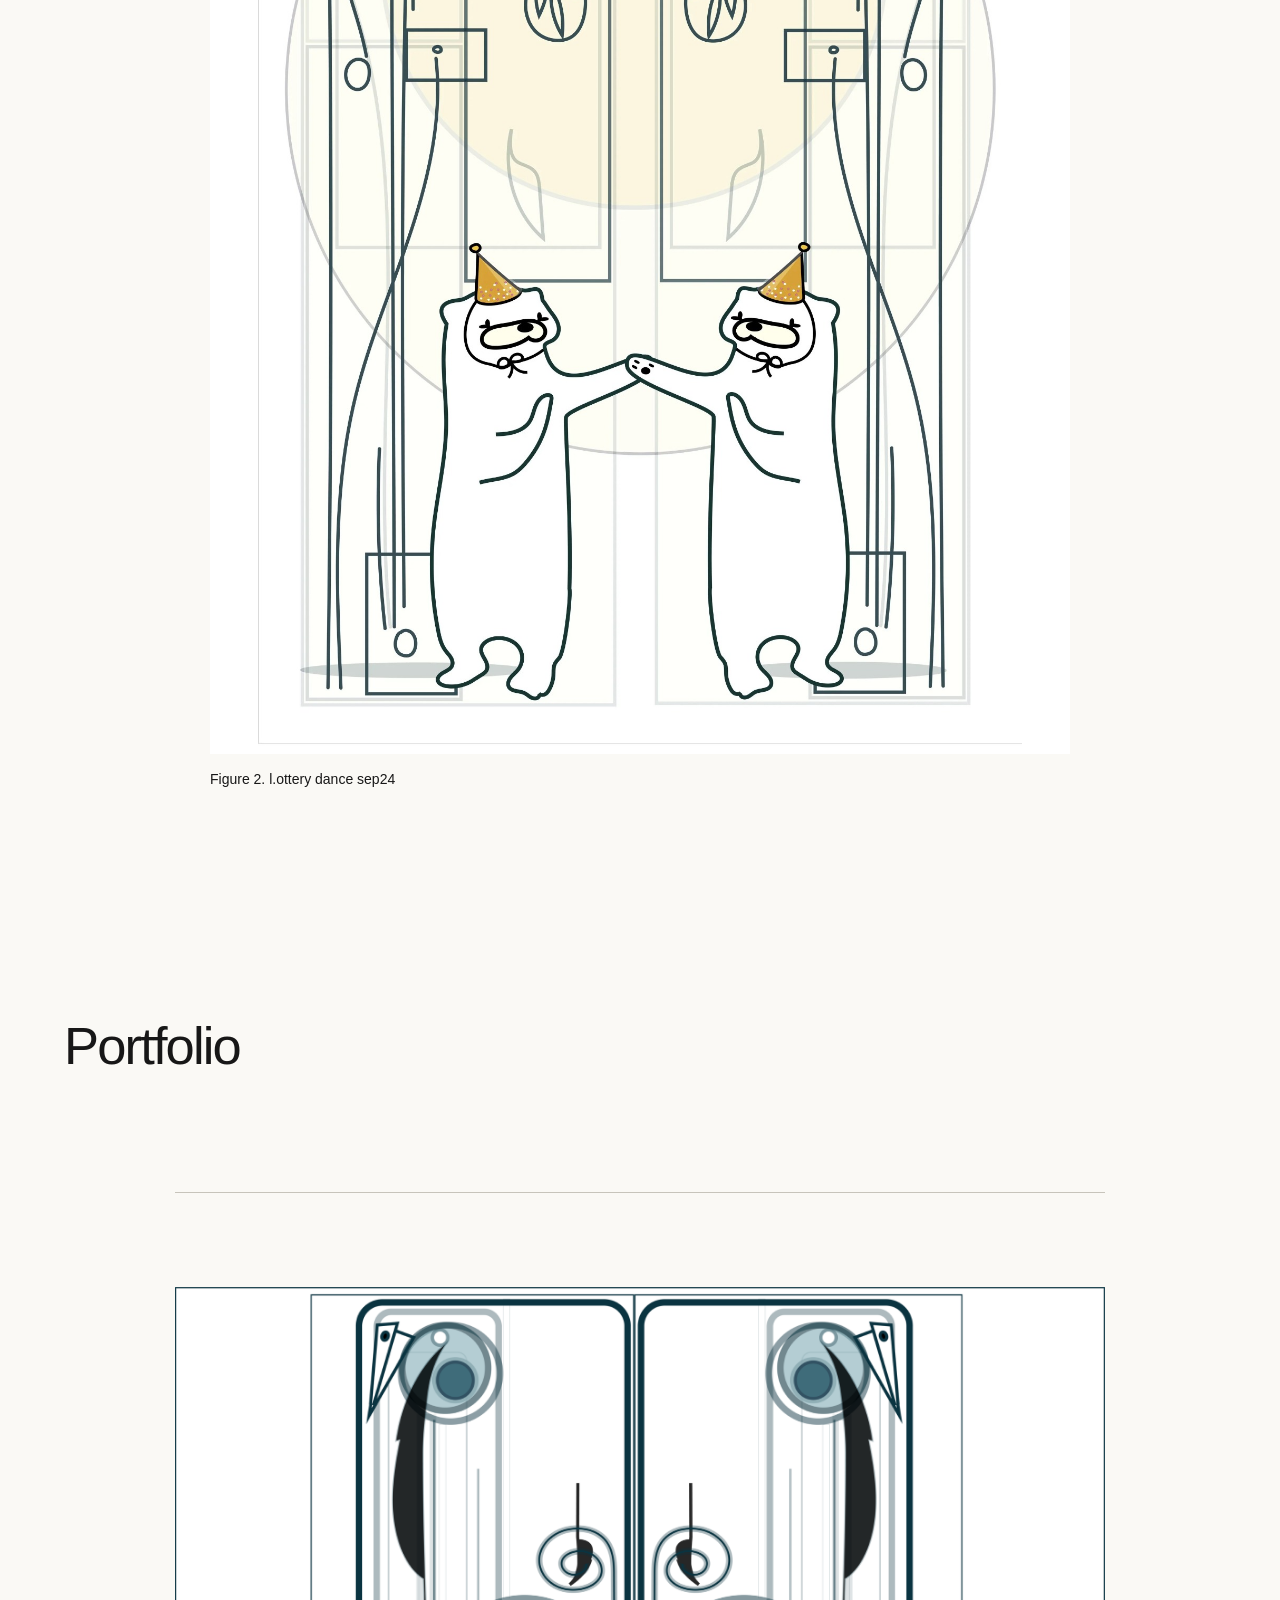
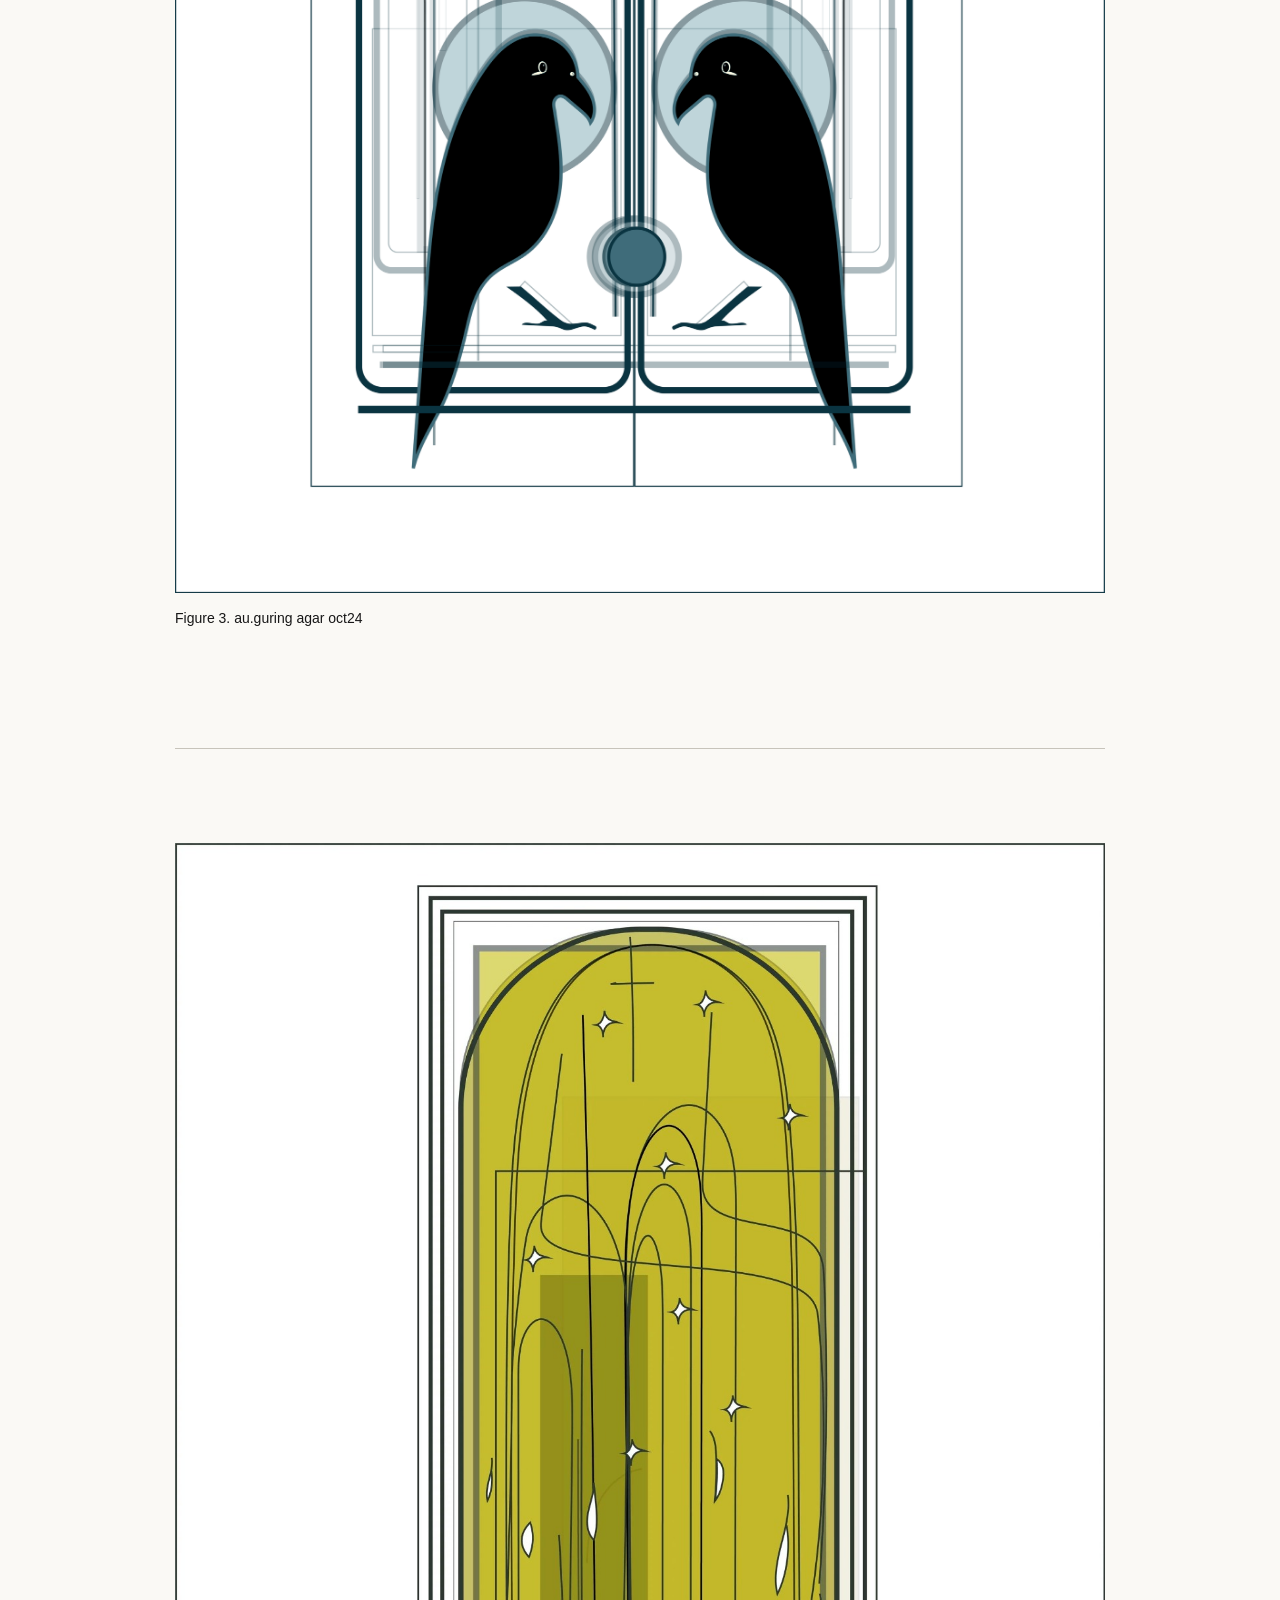
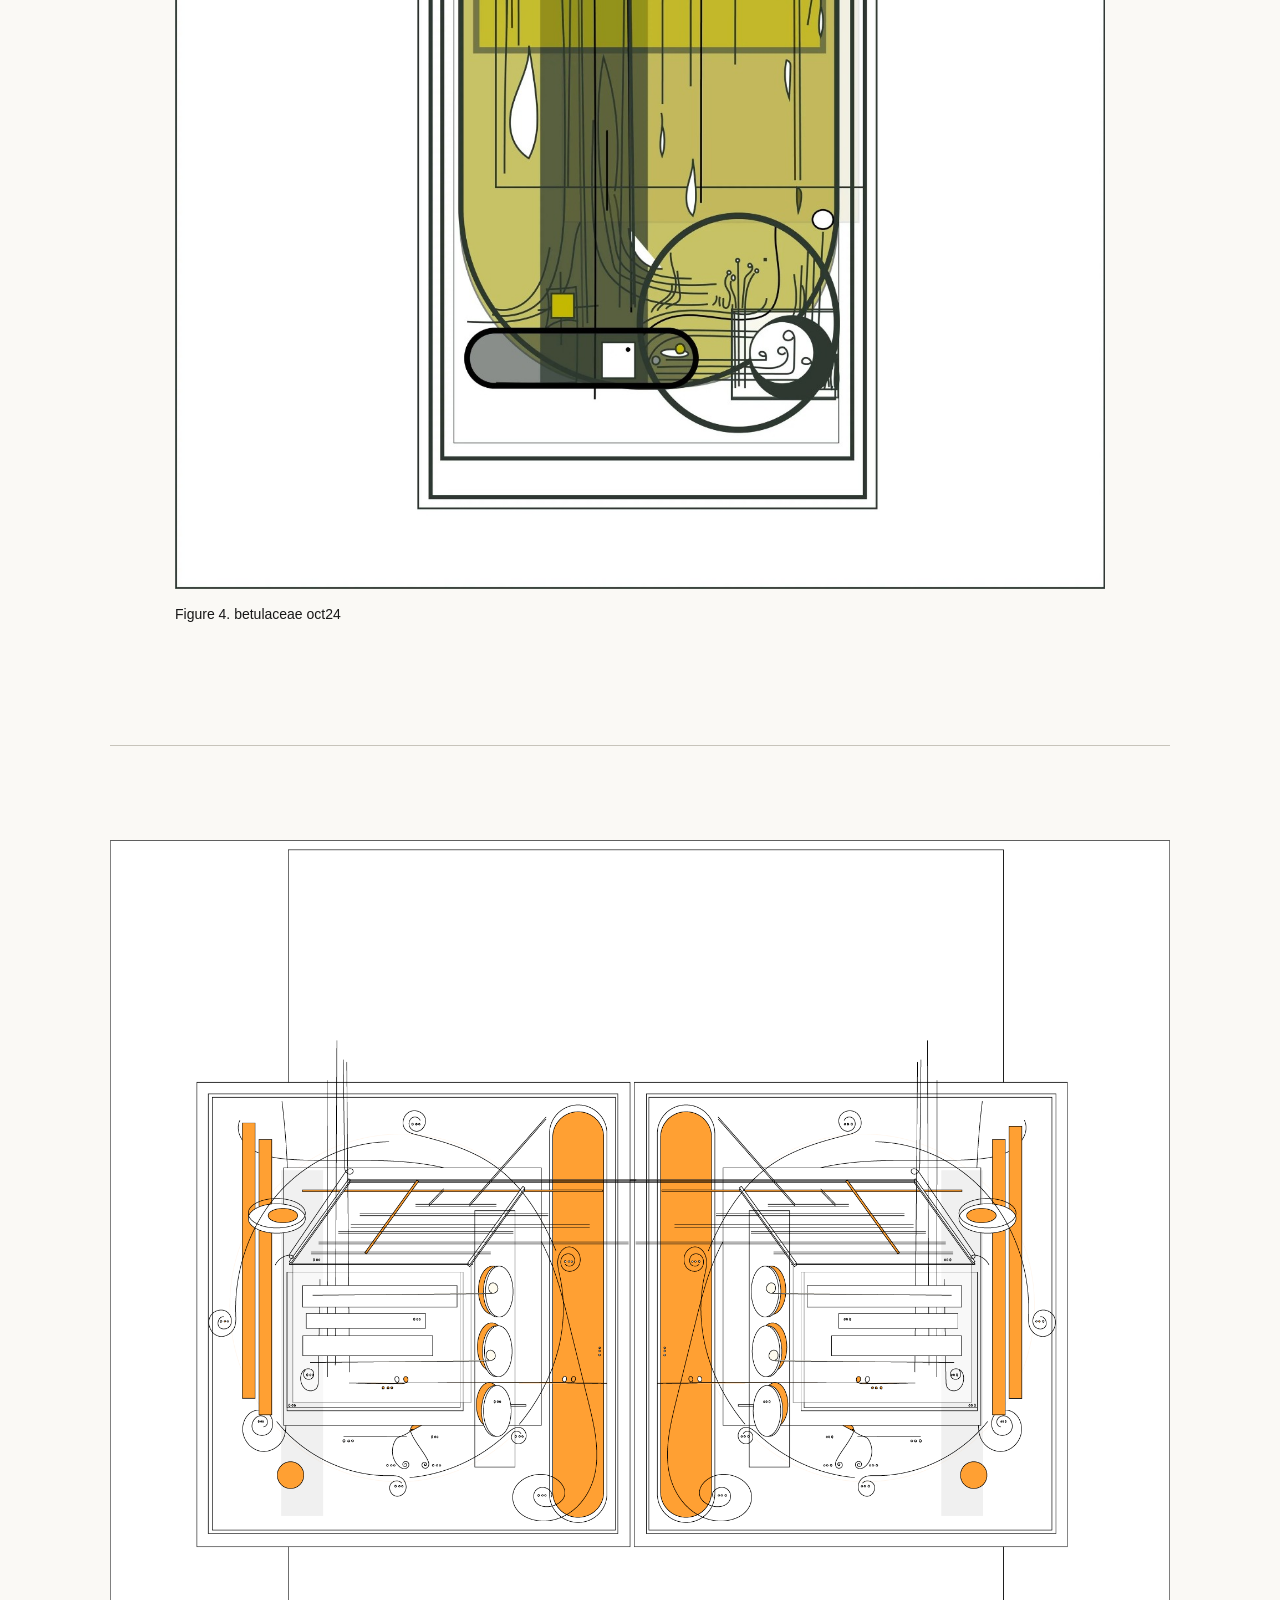
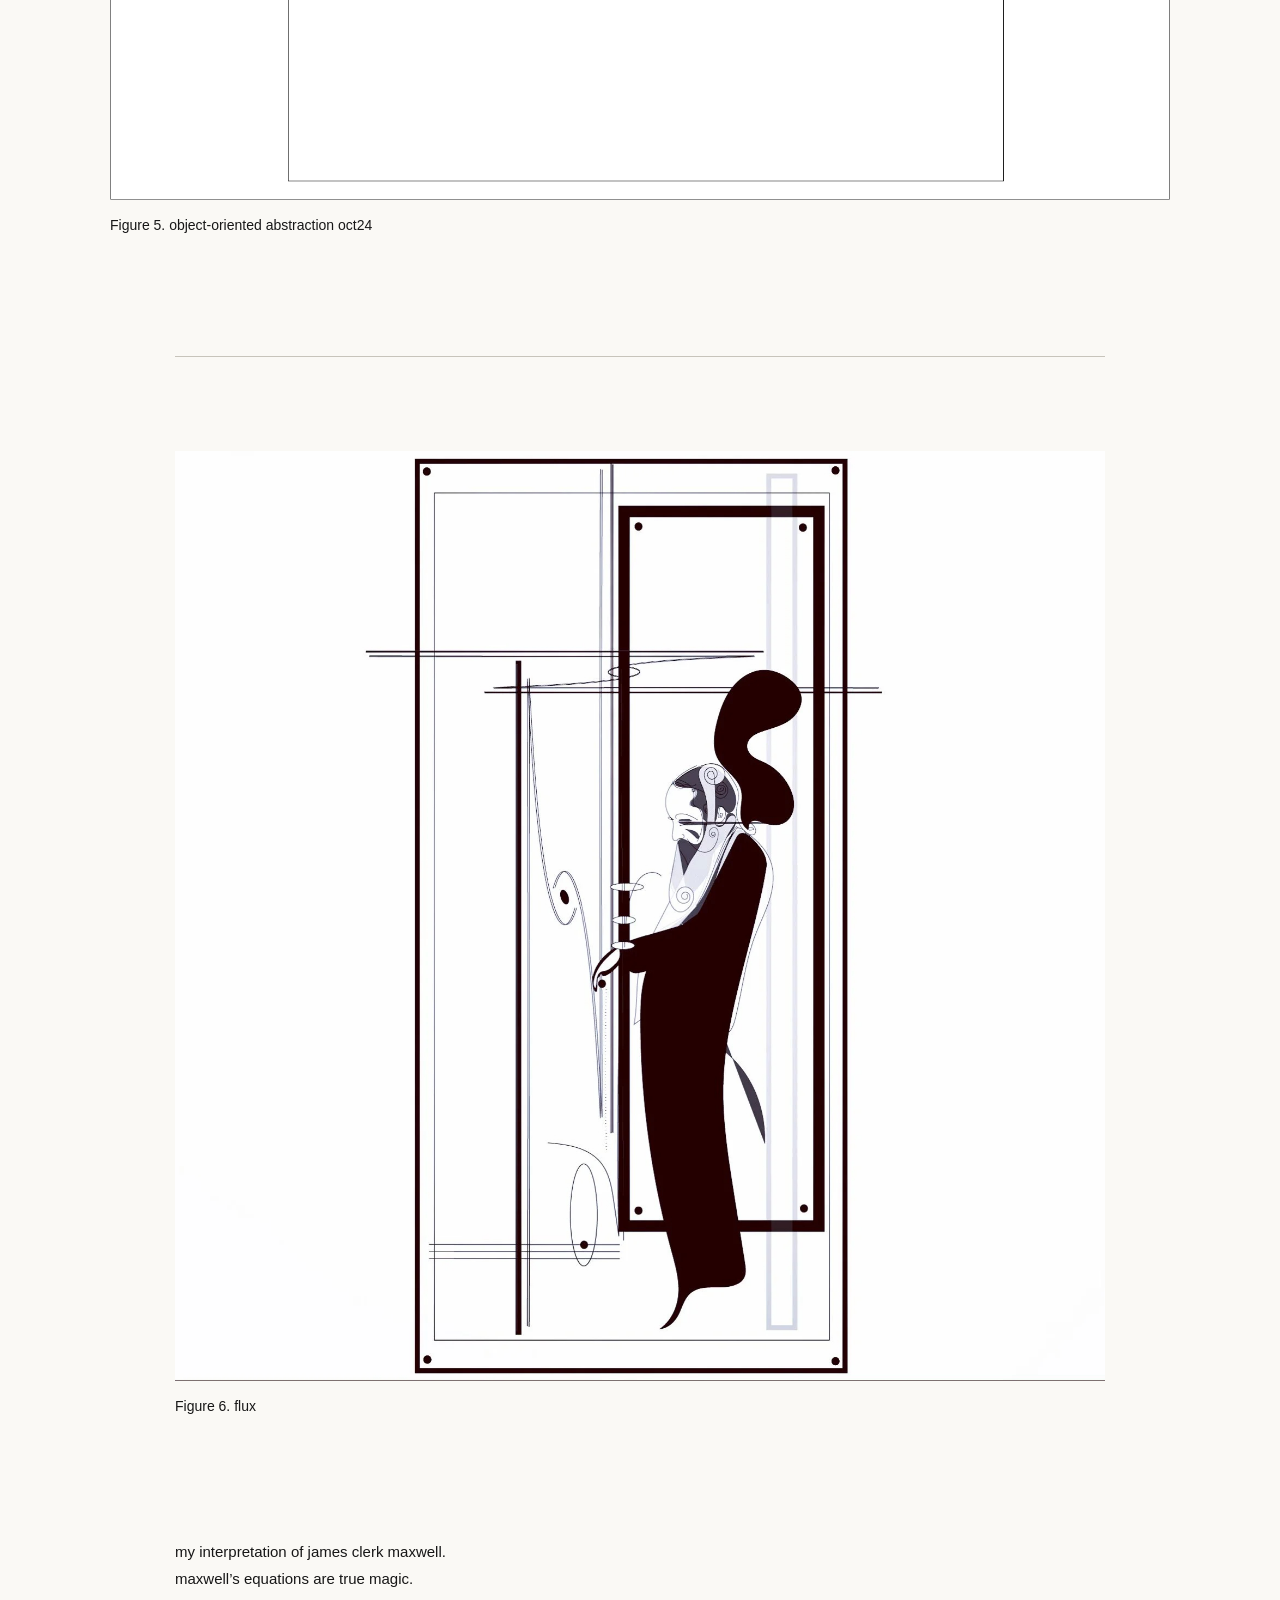
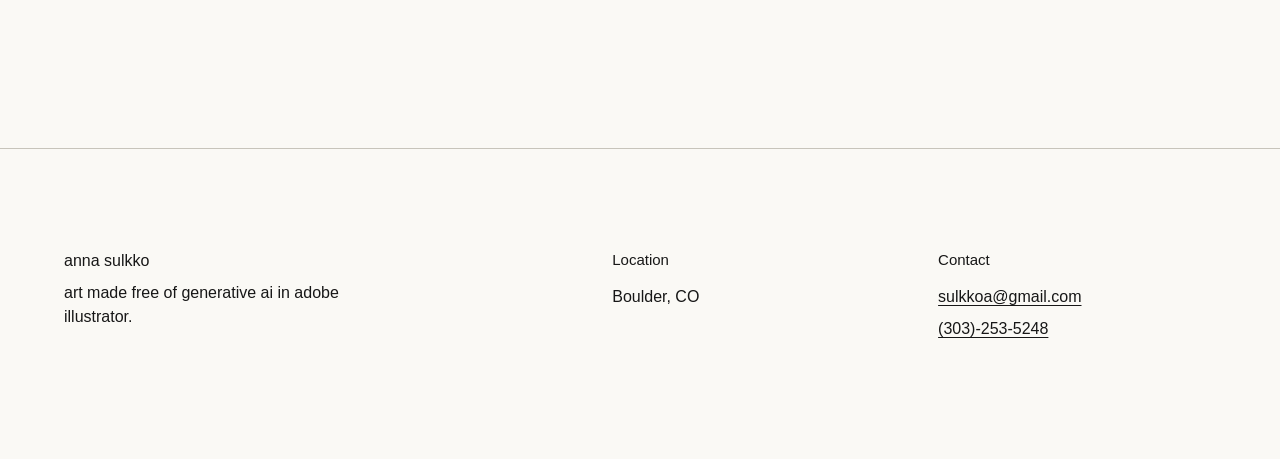
==== commit 92ad644e: "Update index.html order change" ====
--- a/art/index.html
+++ b/art/index.html
@@ -32,6 +32,20 @@
     </section>
 
     <section class="featured-work page-width" aria-label="Featured artwork">
+     <figure class="artwork portfolio-item">
+        <img
+          src="../assets/flux.jpeg"
+          alt="flux, an interpretation of James Clerk Maxwell by Anna Sulkko"
+          loading="lazy">
+        <figcaption>Figure 6. flux</figcaption>
+      </figure>
+
+      <div class="work-note">
+        <p>my interpretation of james clerk maxwell.</p>
+        <p>maxwell’s equations are true magic.</p>
+      </div>
+      
+      
       <figure class="artwork artwork-portrait">
         <img
           src="../assets/c-osmosis.png"
--- a/styles.css
+++ b/styles.css
@@ -3,7 +3,7 @@
   --ink: #171717;
   --line: #c7c4bb;
   --page: 1180px;
-  --gutter: clamp(22px, 5vw, 72px);
+  --gutter: clamp(22px, 5vw, 70px);
 }
 
 * { box-sizing: border-box; }
@@ -57,8 +57,8 @@
 .menu-close { display: none; }
 
 .intro {
-  padding-top: clamp(72px, 10vw, 150px);
-  padding-bottom: clamp(72px, 10vw, 140px);
+  padding-top: 24px;
+  padding-bottom: 28px;
 }
 
 .intro-copy { max-width: 590px; }
@@ -397,18 +397,20 @@
 
 /* Restored personal About section on catalog homepage */
 .catalog-home .homepage-about {
-  padding-top: clamp(70px, 9vw, 120px);
-  padding-bottom: clamp(80px, 10vw, 135px);
-  border-top: 1px solid rgba(0,59,73,.22);
-}
-
-.catalog-home .homepage-about h1,
-.catalog-home .homepage-about h2 {
-  color: var(--catalog-ink);
+  padding-top: 48px;
+  padding-bottom: 56px;
+}
+
+.catalog-home .homepage-about h1 {
+  margin-bottom: 24px;
+  font-size: clamp(32px, 4vw, 48px);
+  line-height: 1;
 }
 
 .catalog-home .homepage-about p {
-  max-width: 760px;
+  max-width: 680px;
+  font-size: 14px;
+  line-height: 1.5;
 }
 
 .catalog-home .homepage-about a {
@@ -438,15 +440,8 @@
 }
 
 .catalog-home .homepage-about::before {
-  content: "about";
-  display: block;
-  width: min(1180px, calc(100% - 48px));
-  margin: 0 auto 28px;
-  color: #6b8186;
-  font-size: 11px;
-  line-height: 1;
-  letter-spacing: .20em;
-  text-transform: uppercase;
+  margin-bottom: 18px;
+  font-size: 10px;
 }
 
 .catalog-home .homepage-about > * {
@@ -518,7 +513,47 @@
   }
 
   .catalog-home .homepage-about {
-    padding-top: 68px;
-    padding-bottom: 82px;
-  }
-}
+    padding-top: 10px;
+    padding-bottom: 12px;
+  }
+}
+
+.github-link {
+  display: inline-flex;
+  align-items: center;
+  justify-content: center;
+  color: #003B49;
+  text-decoration: none;
+}
+
+.github-link:hover {
+  opacity: 0.6;
+}
+
+.github-link svg {
+  width: 22px;
+  height: 22px;
+}
+
+/* compact homepage About section */
+.catalog-home .intro {
+  padding-top: 24px;
+  padding-bottom: 28px;
+}
+
+.catalog-home .intro h1 {
+  margin-bottom: 20px;
+  font-size: 34px;
+  line-height: 1;
+}
+
+.catalog-home .intro p {
+  max-width: 590px;
+  margin-bottom: 10px;
+  font-size: 14px;
+  line-height: 1.5;
+}
+
+.catalog-home .intro .signature {
+  margin-top: 20px;
+}
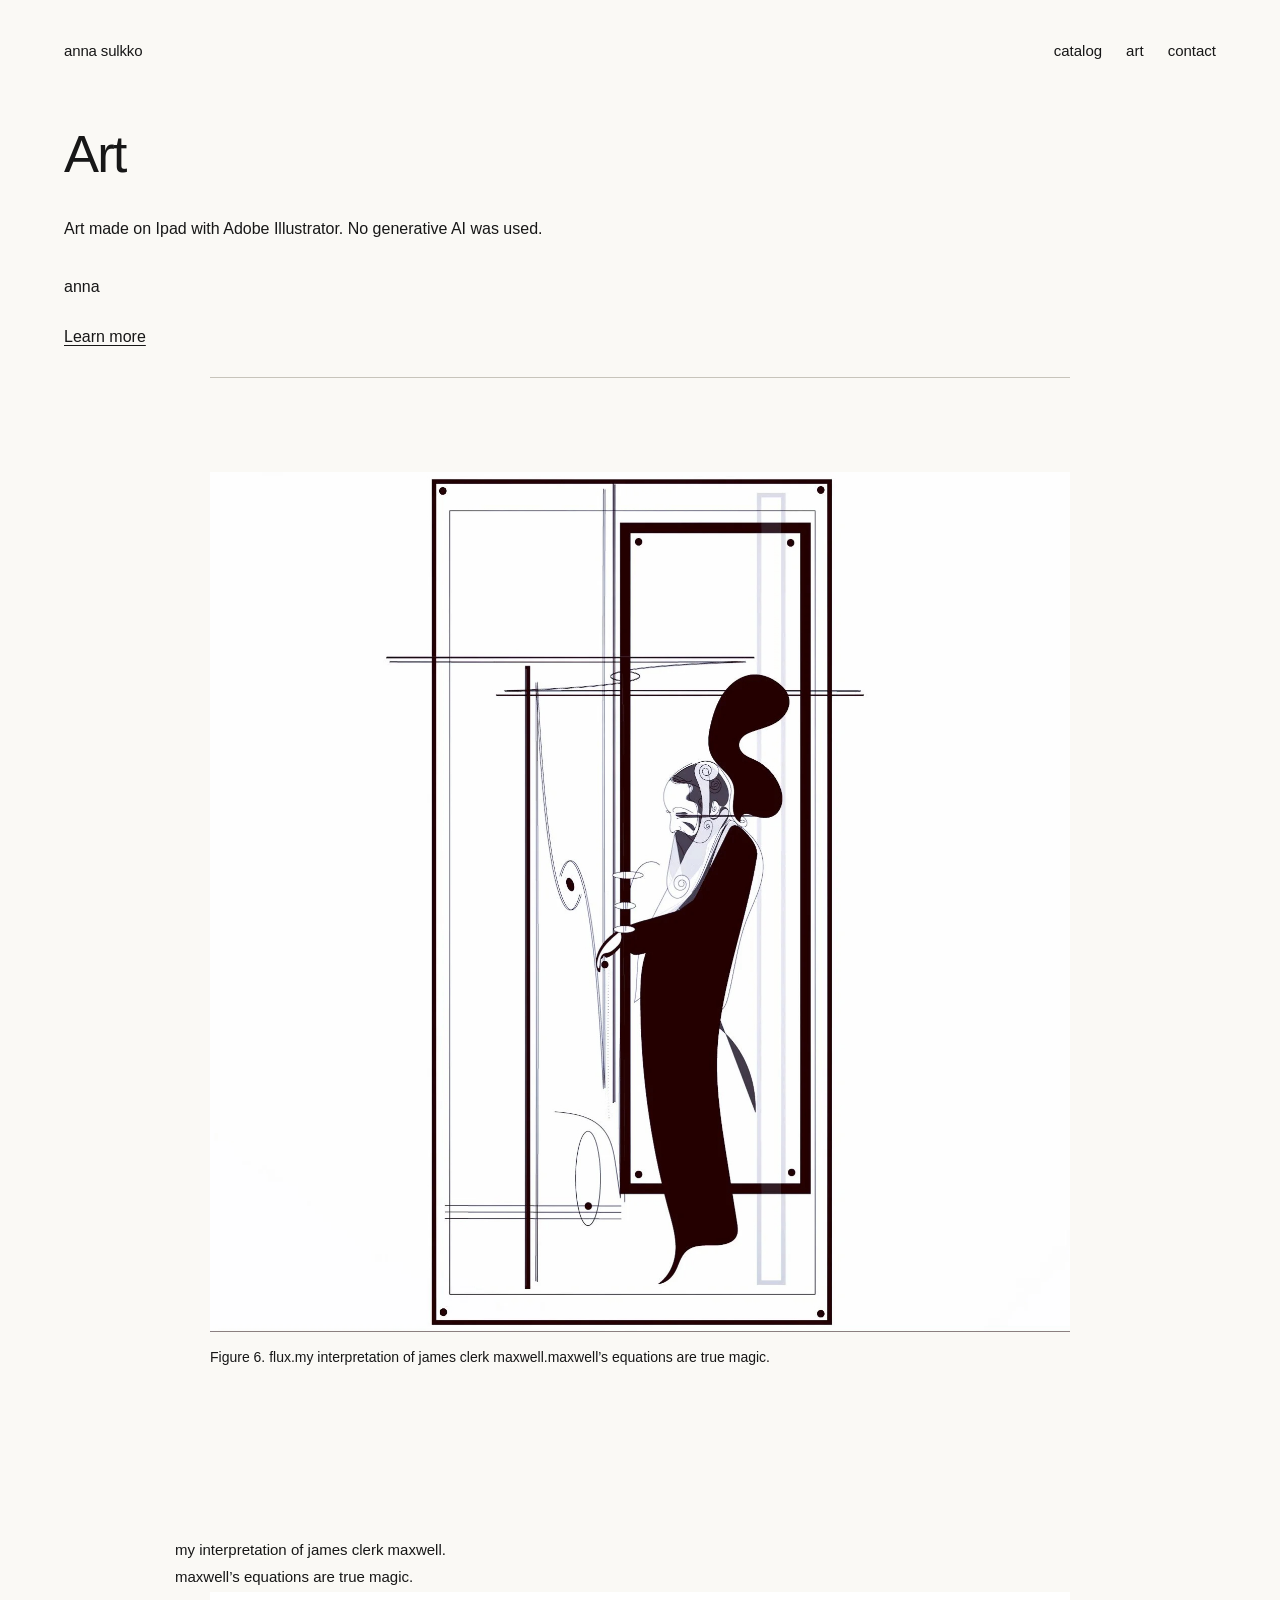
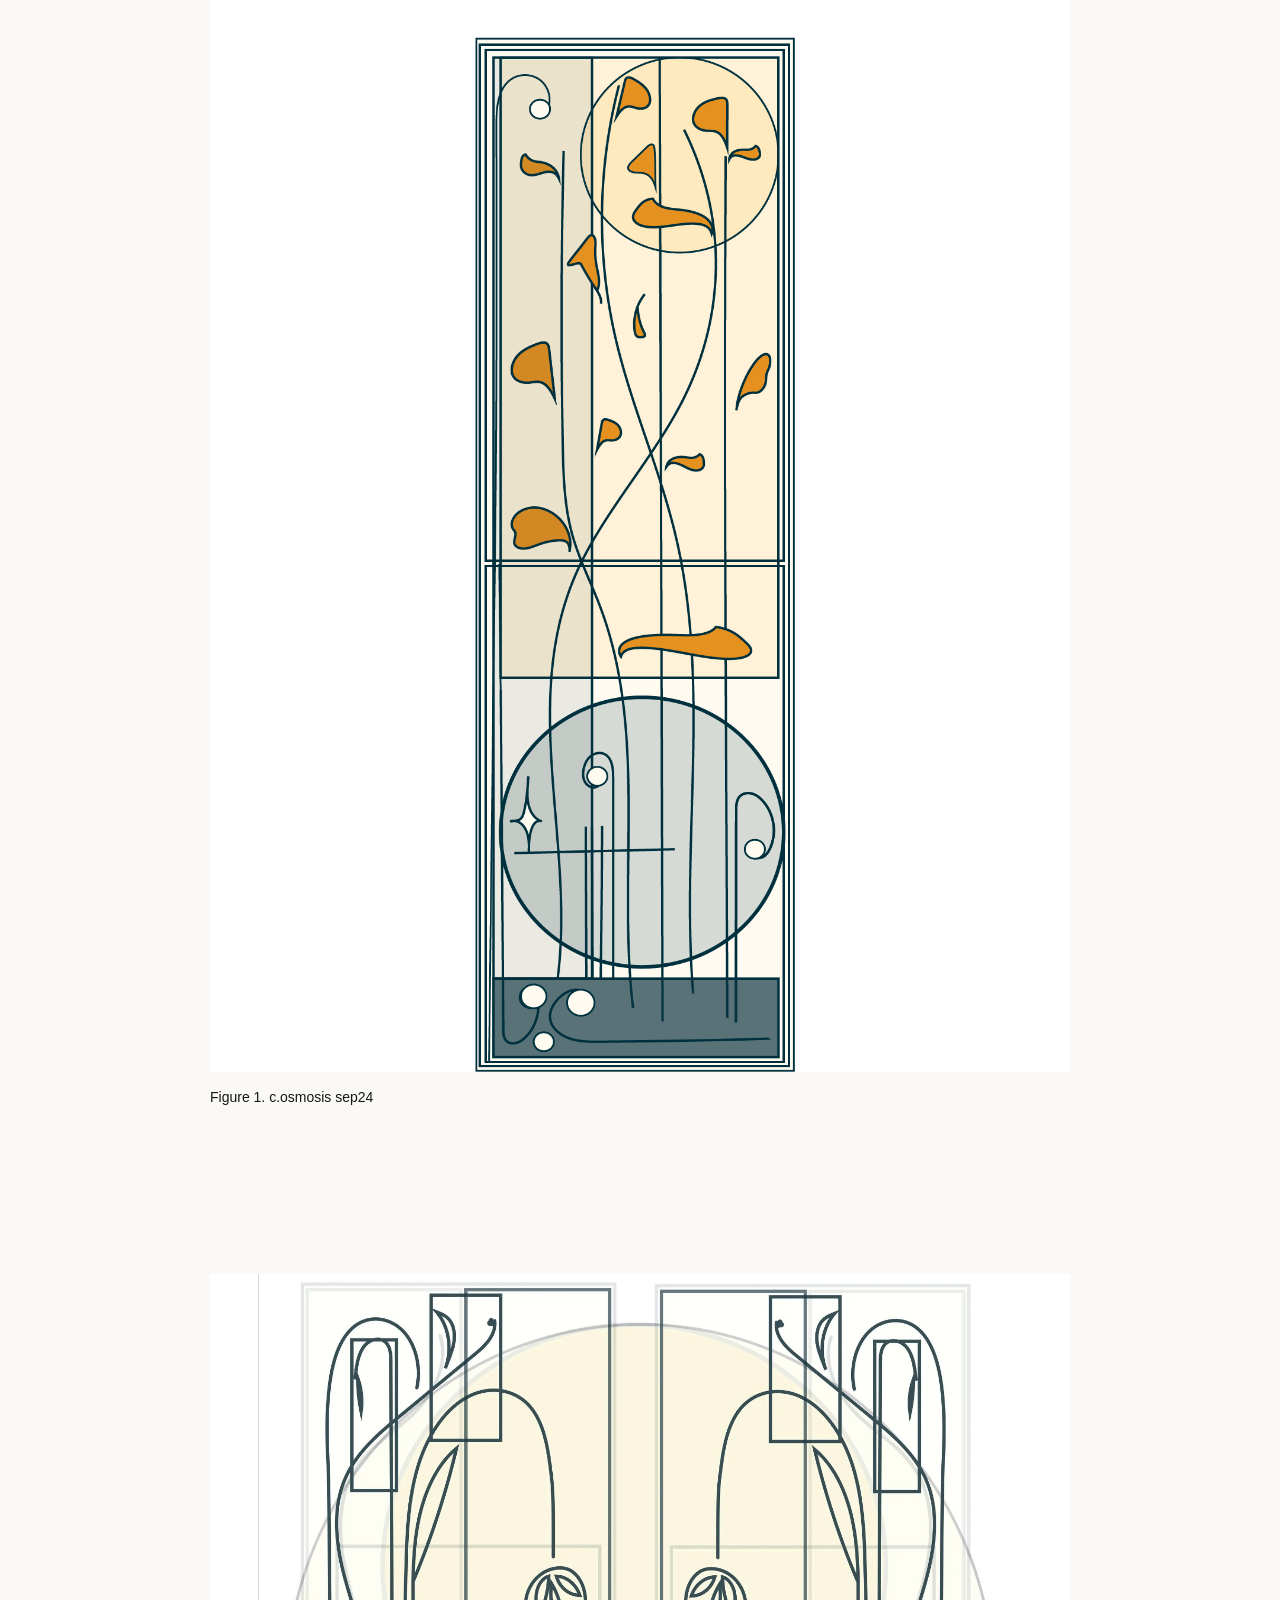
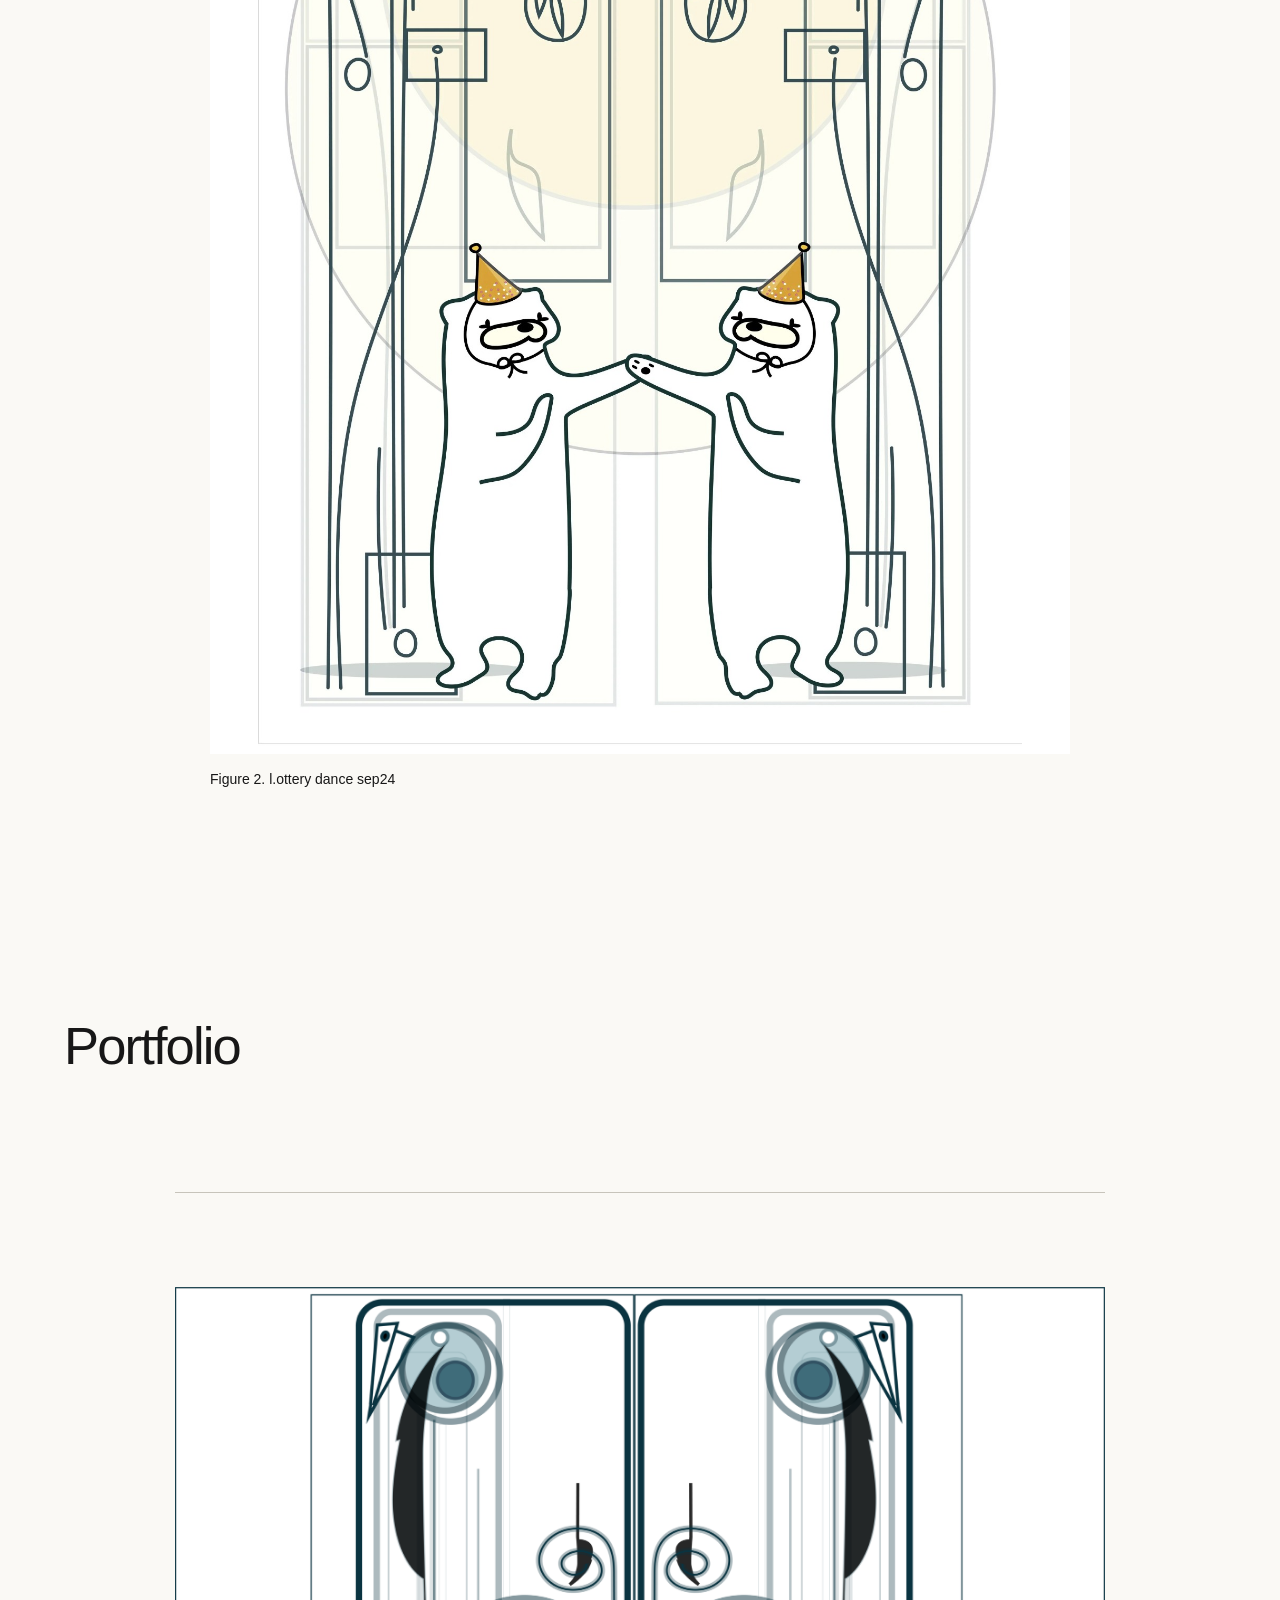
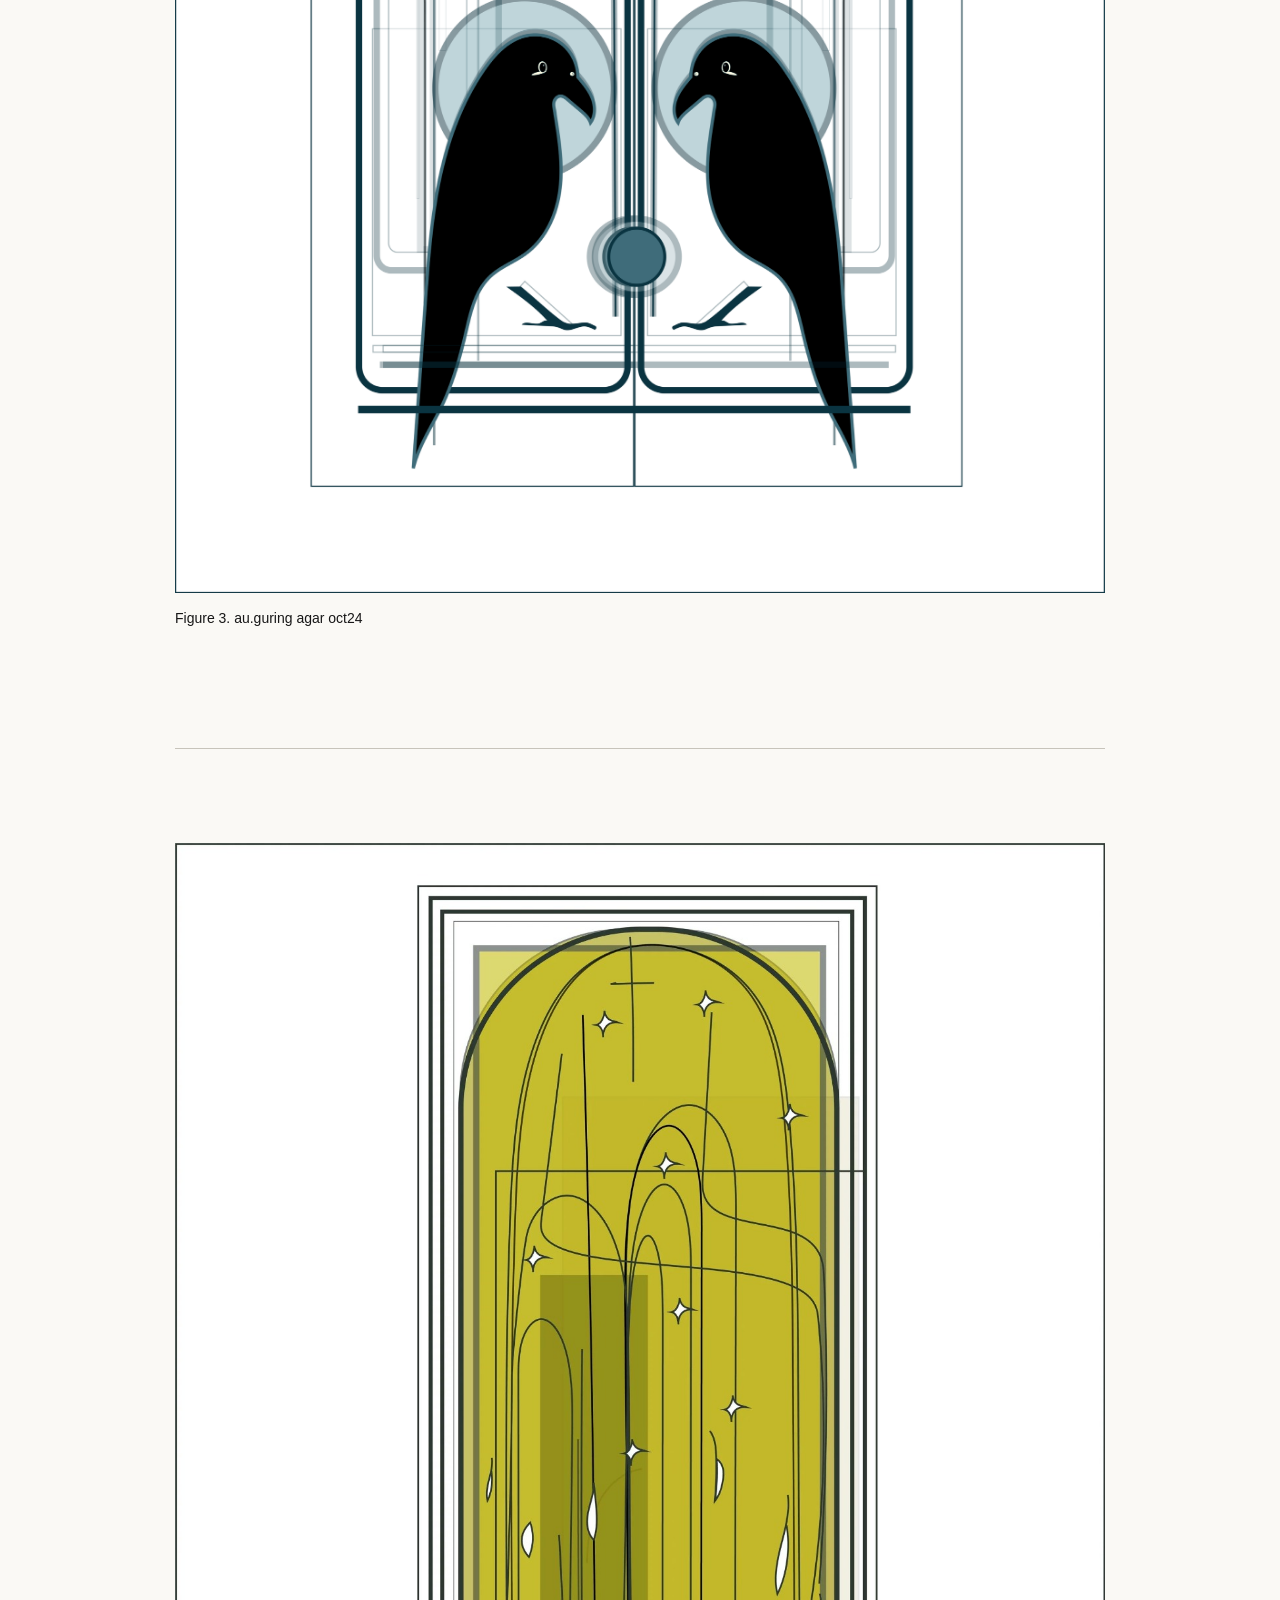
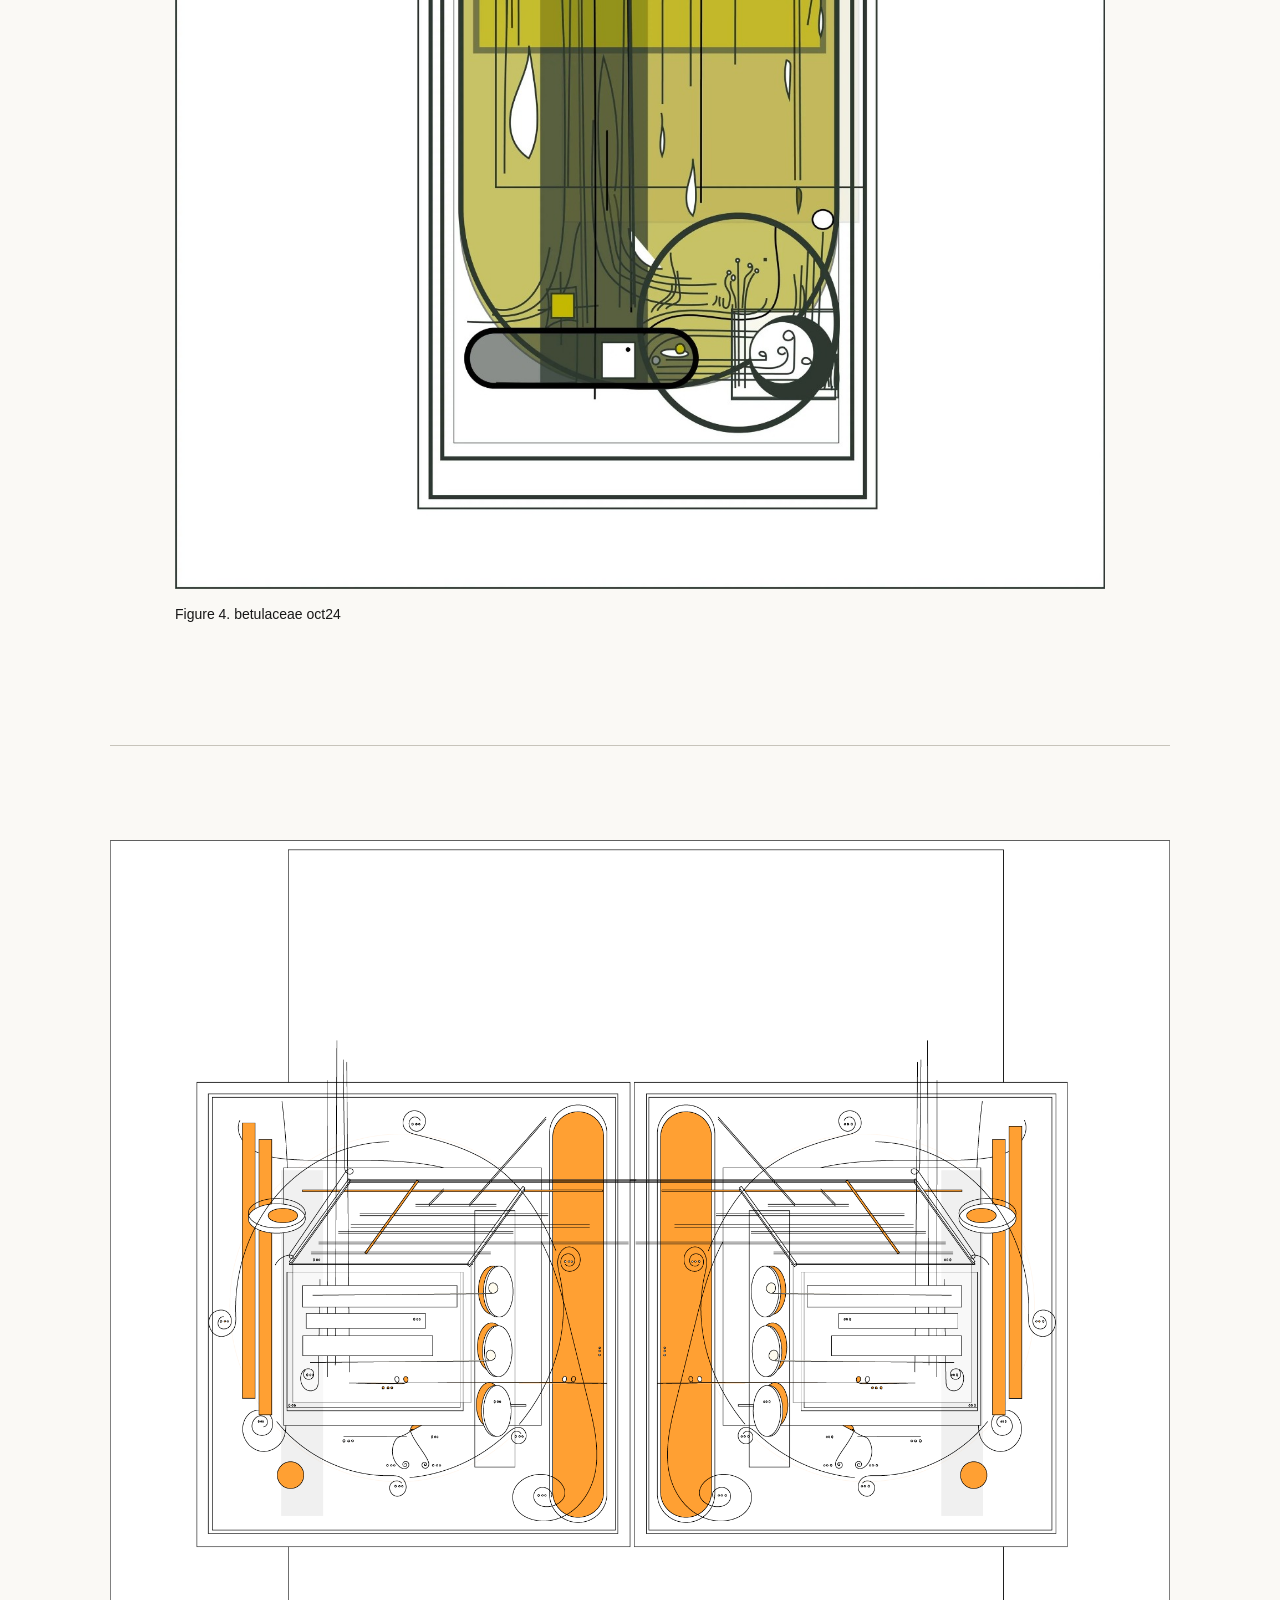
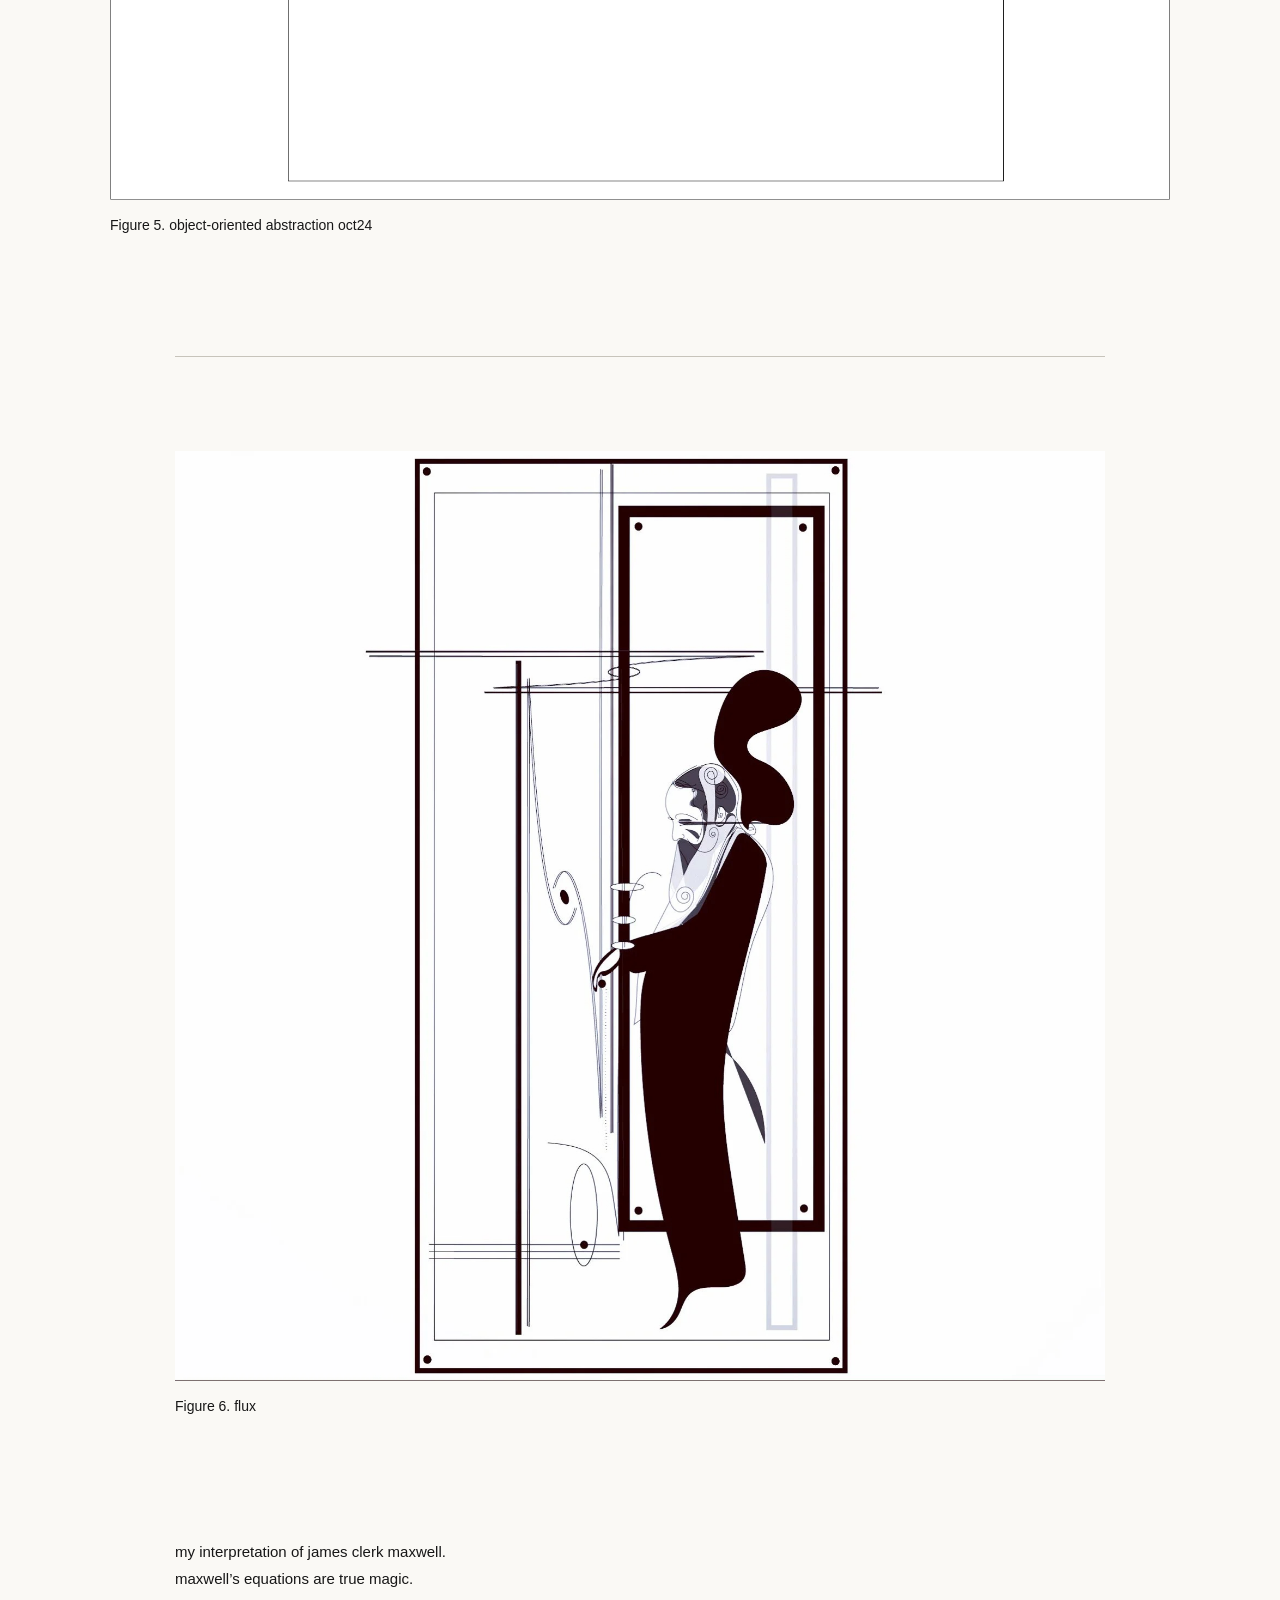
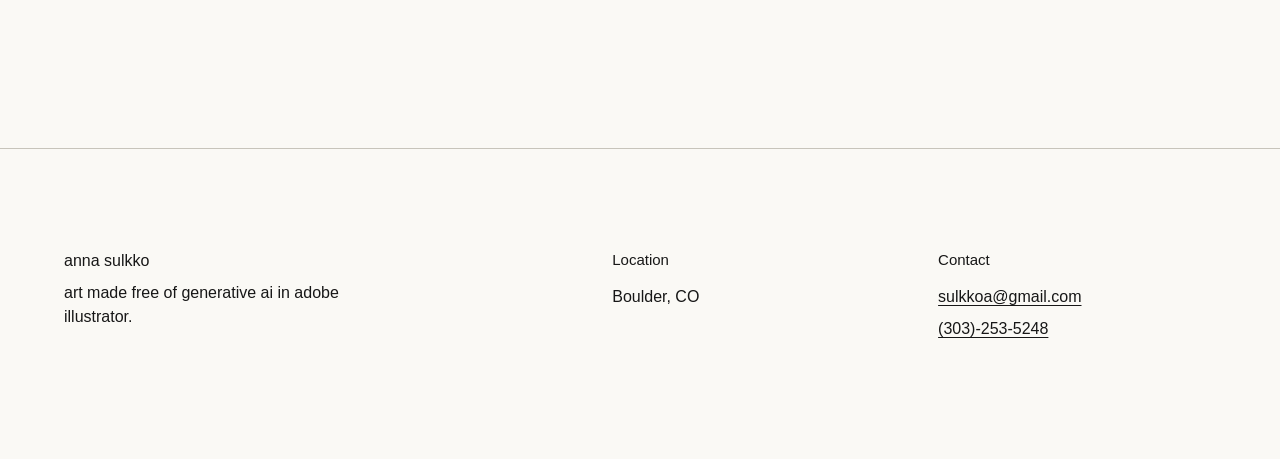
==== commit 1b8394e6: "Update index.html" ====
--- a/art/index.html
+++ b/art/index.html
@@ -37,7 +37,7 @@
           src="../assets/flux.jpeg"
           alt="flux, an interpretation of James Clerk Maxwell by Anna Sulkko"
           loading="lazy">
-        <figcaption>Figure 6. flux</figcaption>
+        <figcaption>Figure 6. flux.my interpretation of james clerk maxwell.maxwell’s equations are true magic.</figcaption>
       </figure>
 
       <div class="work-note">
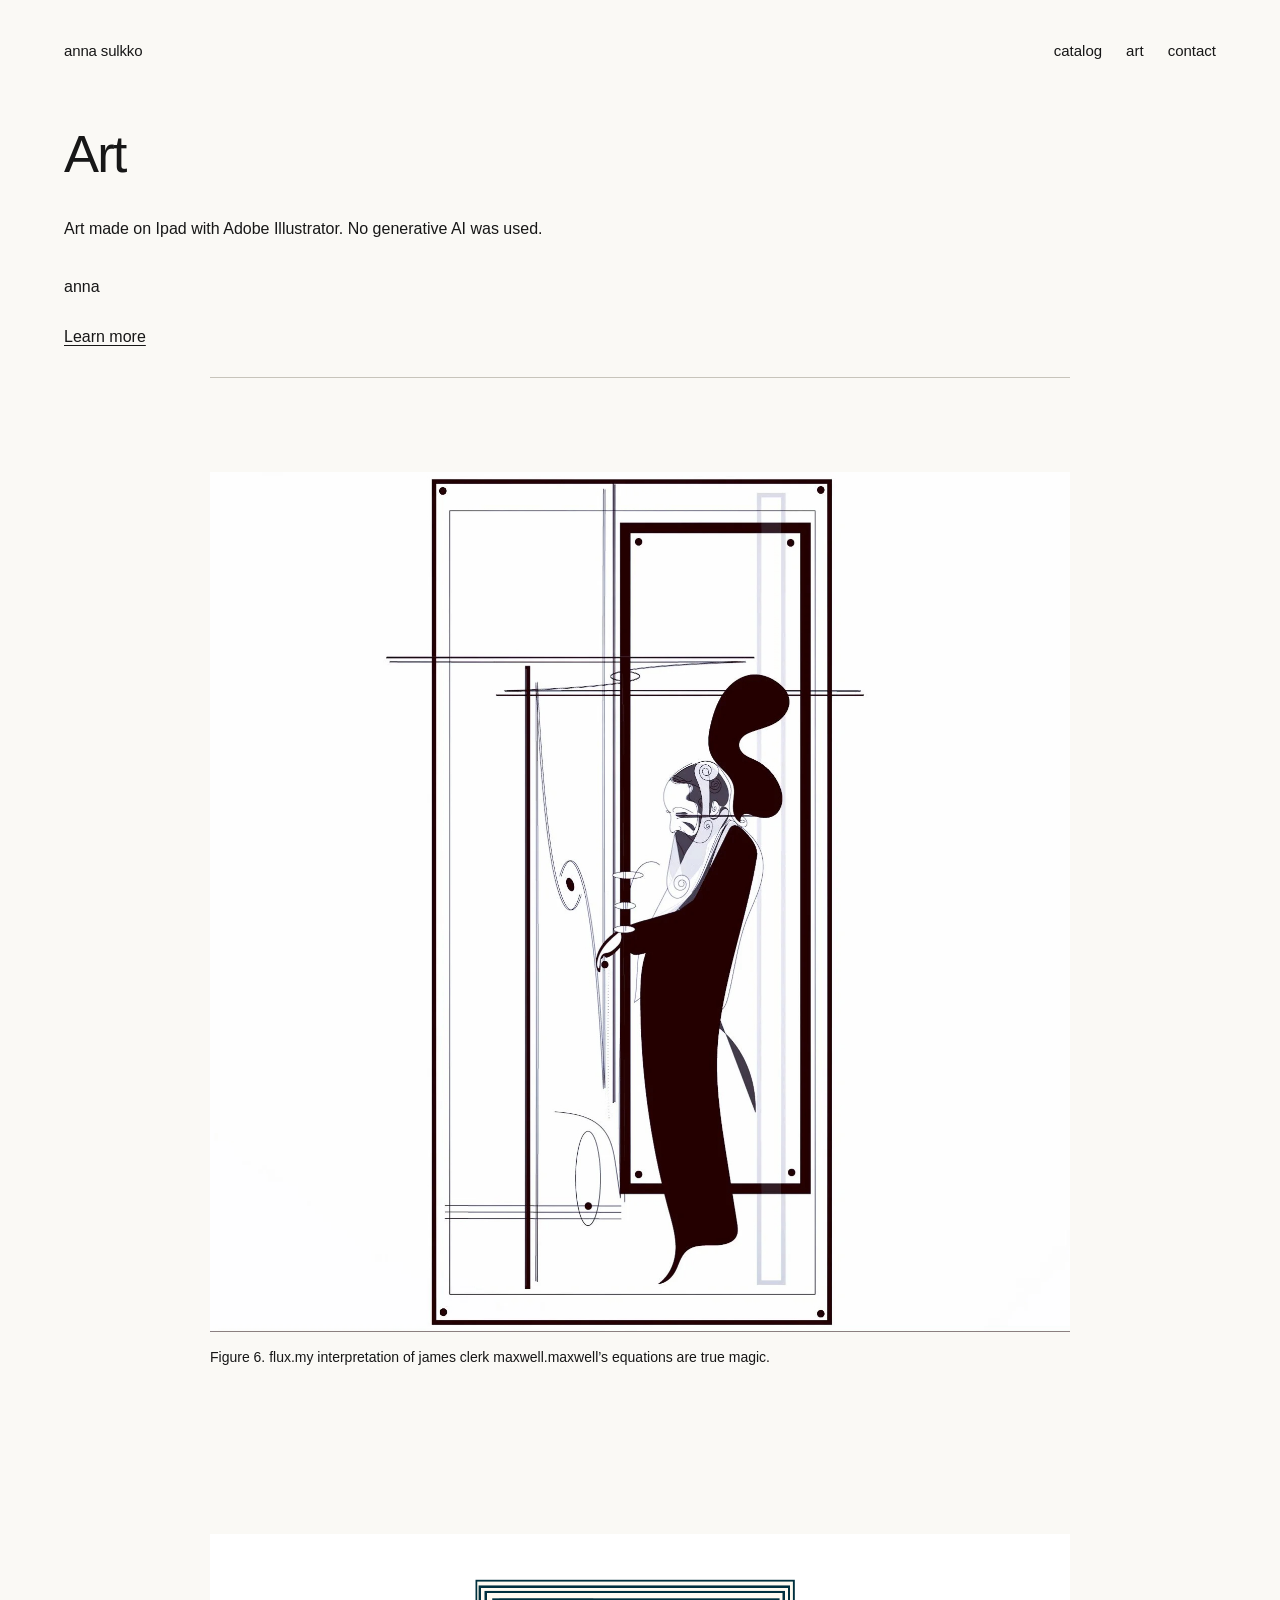
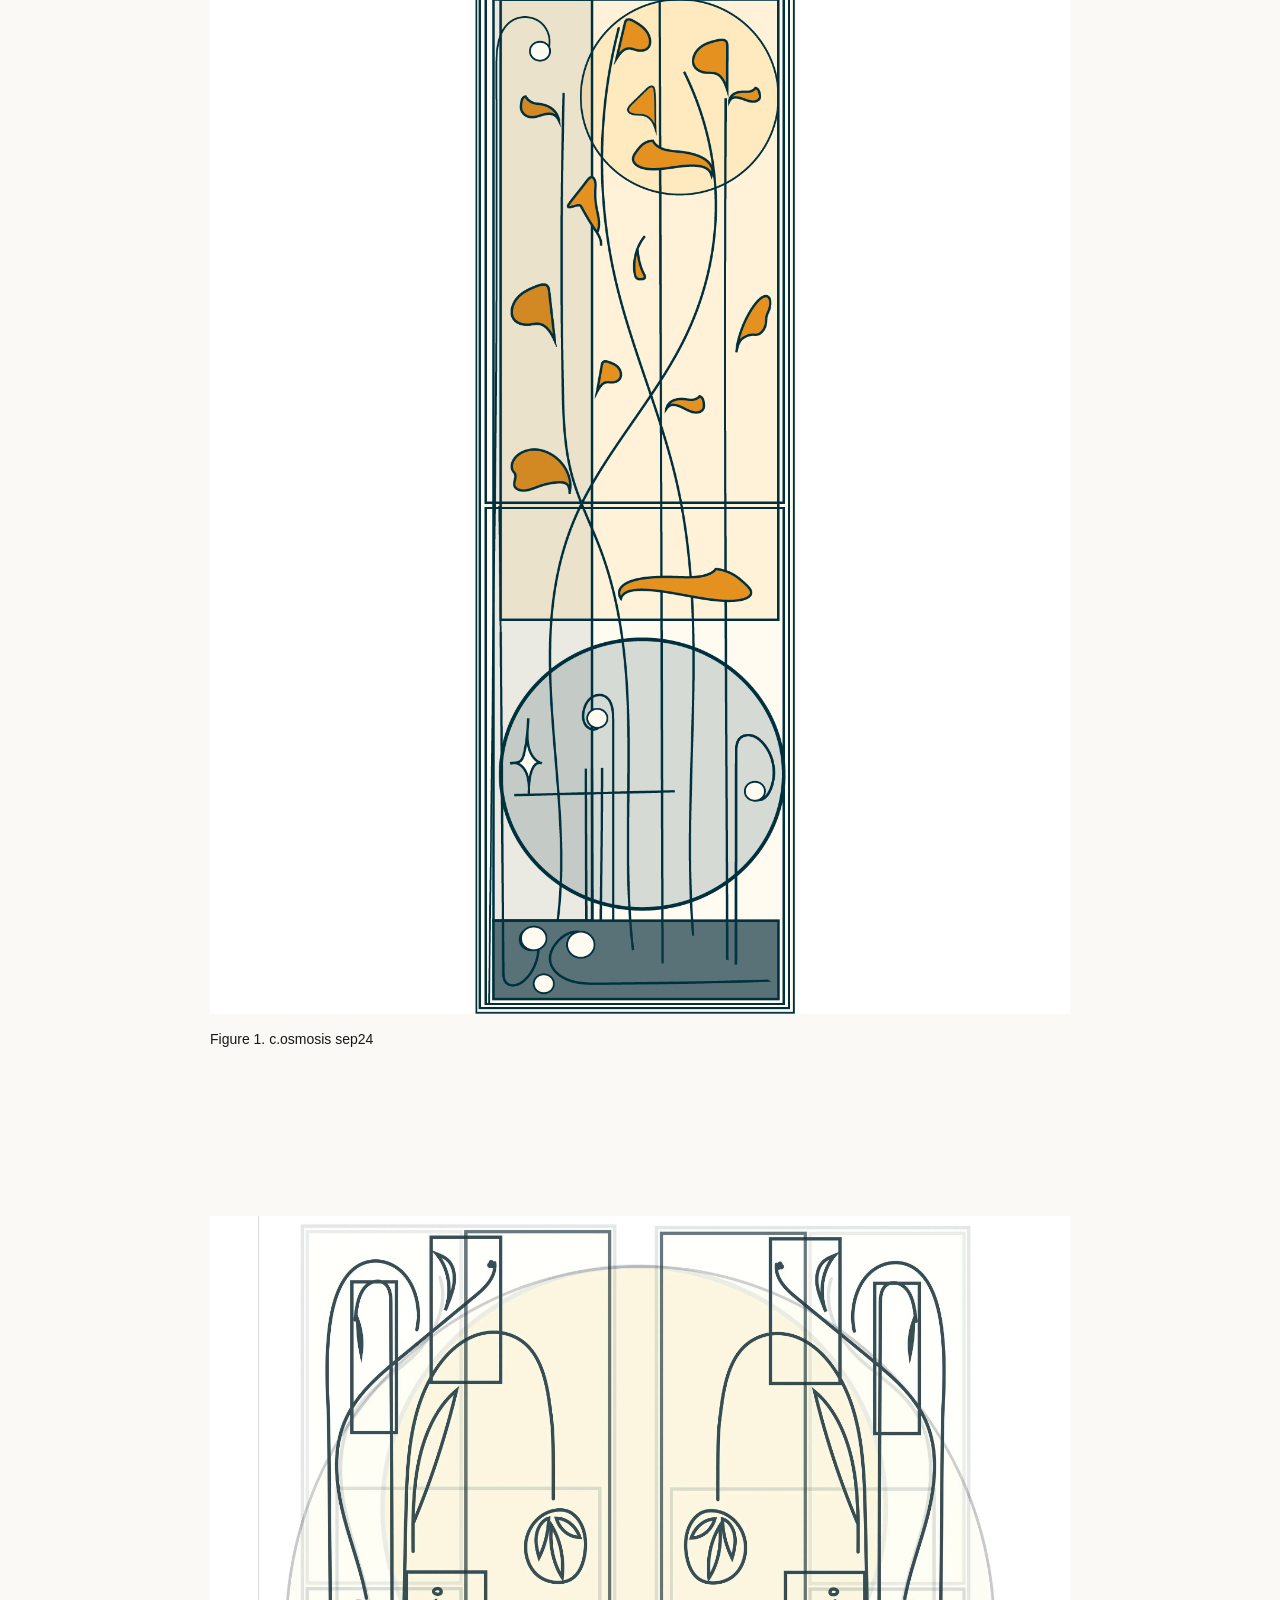
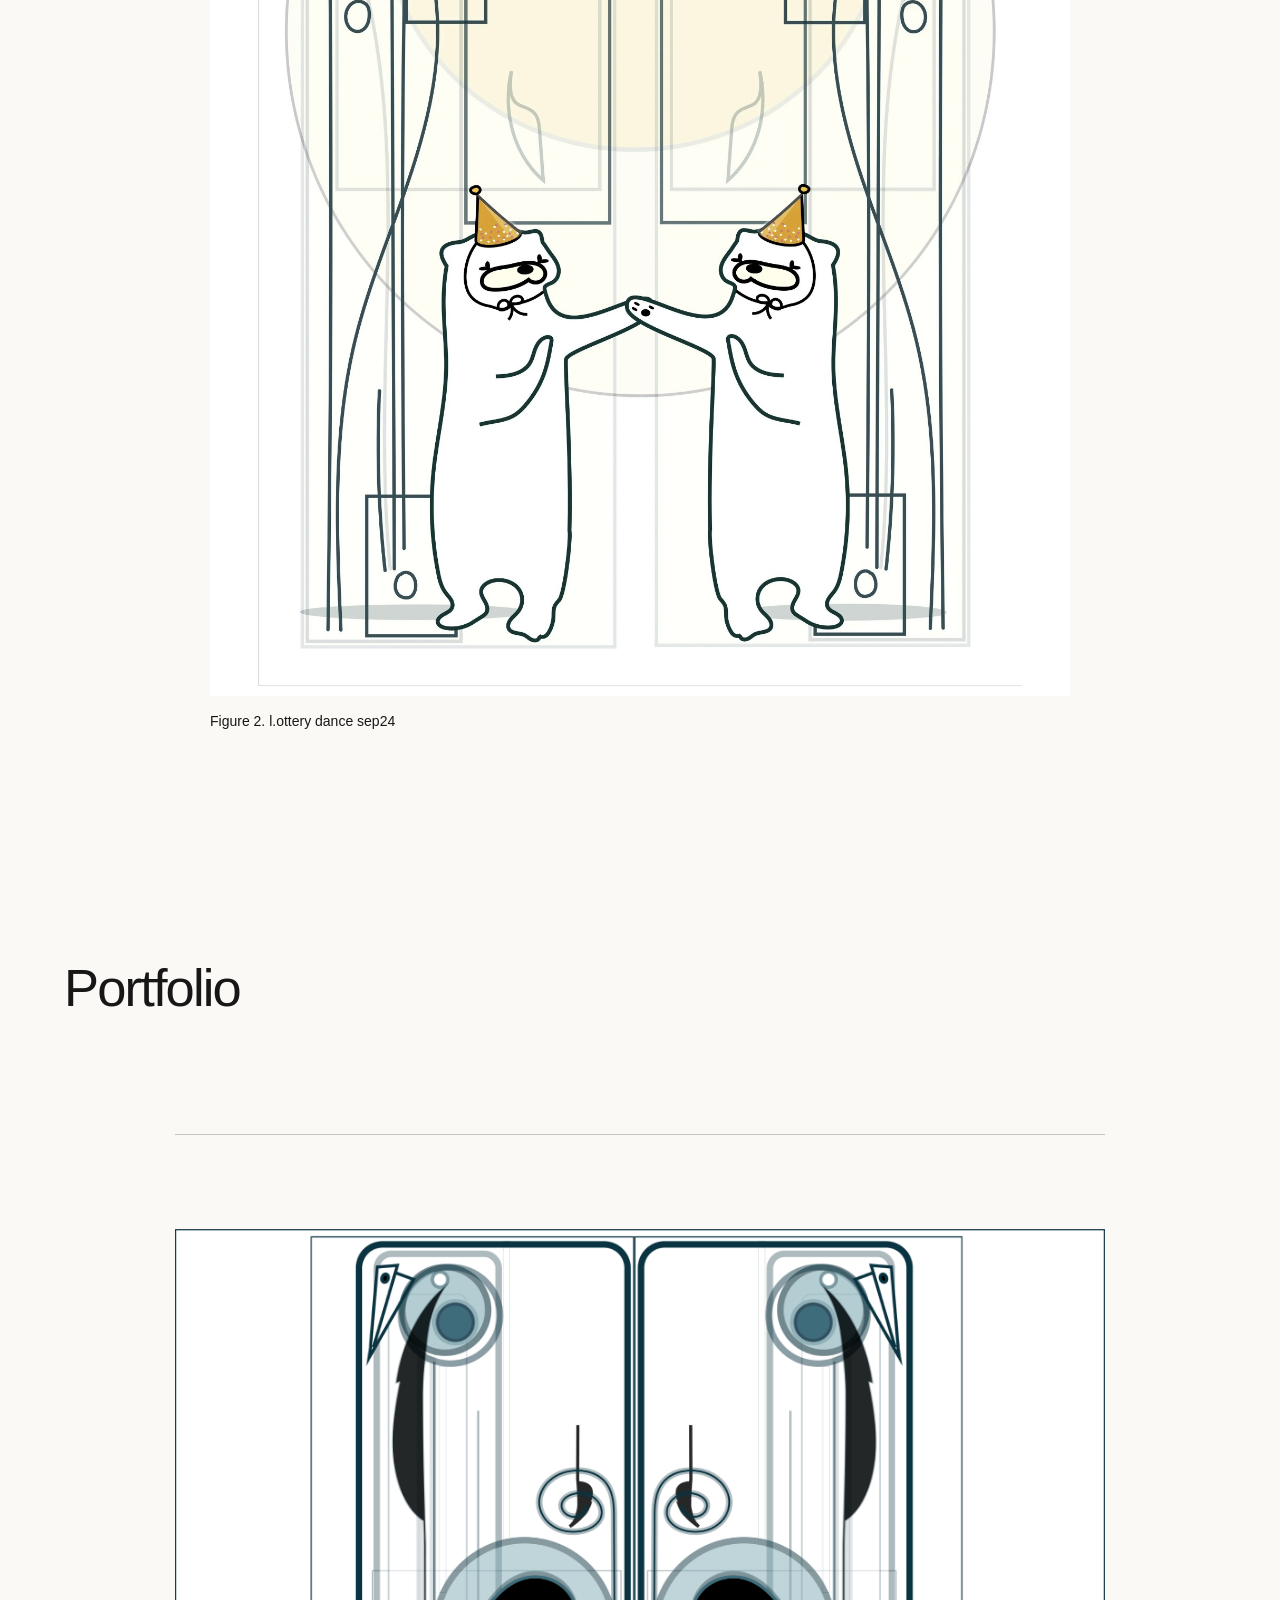
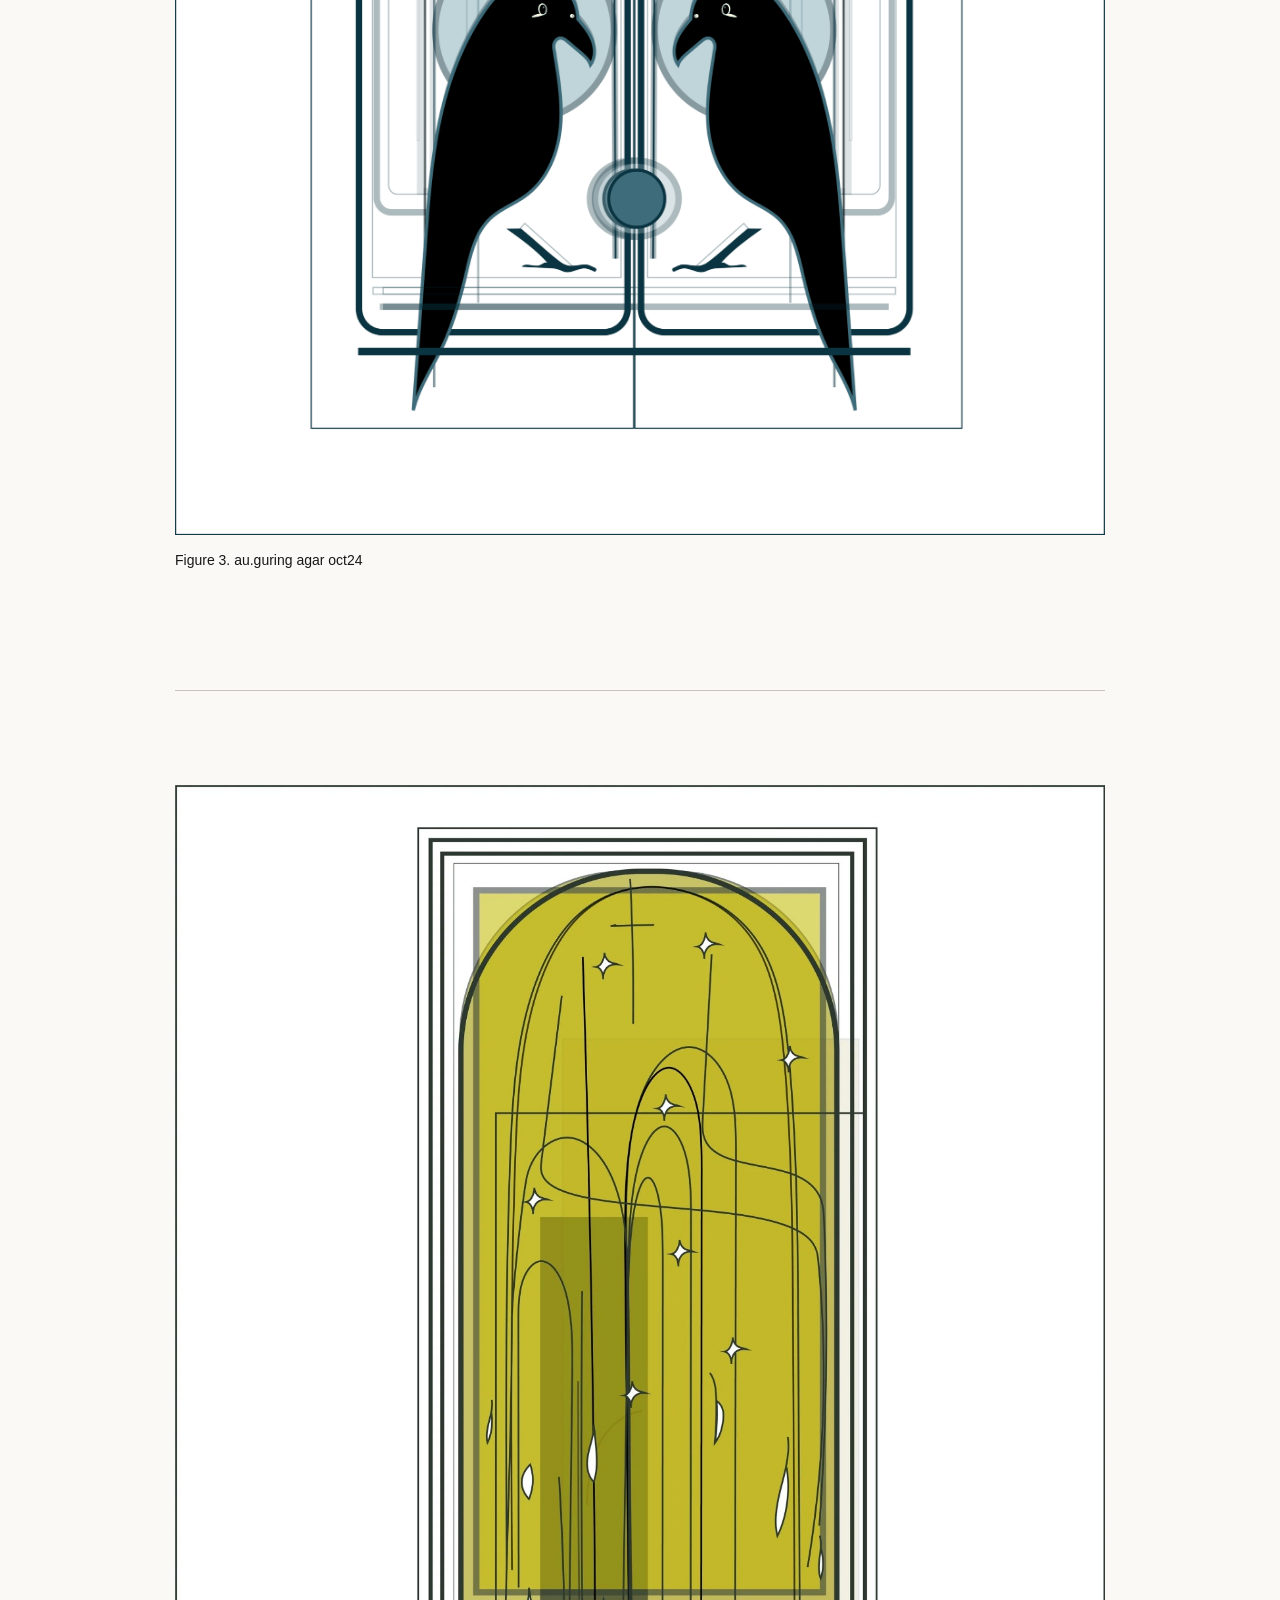
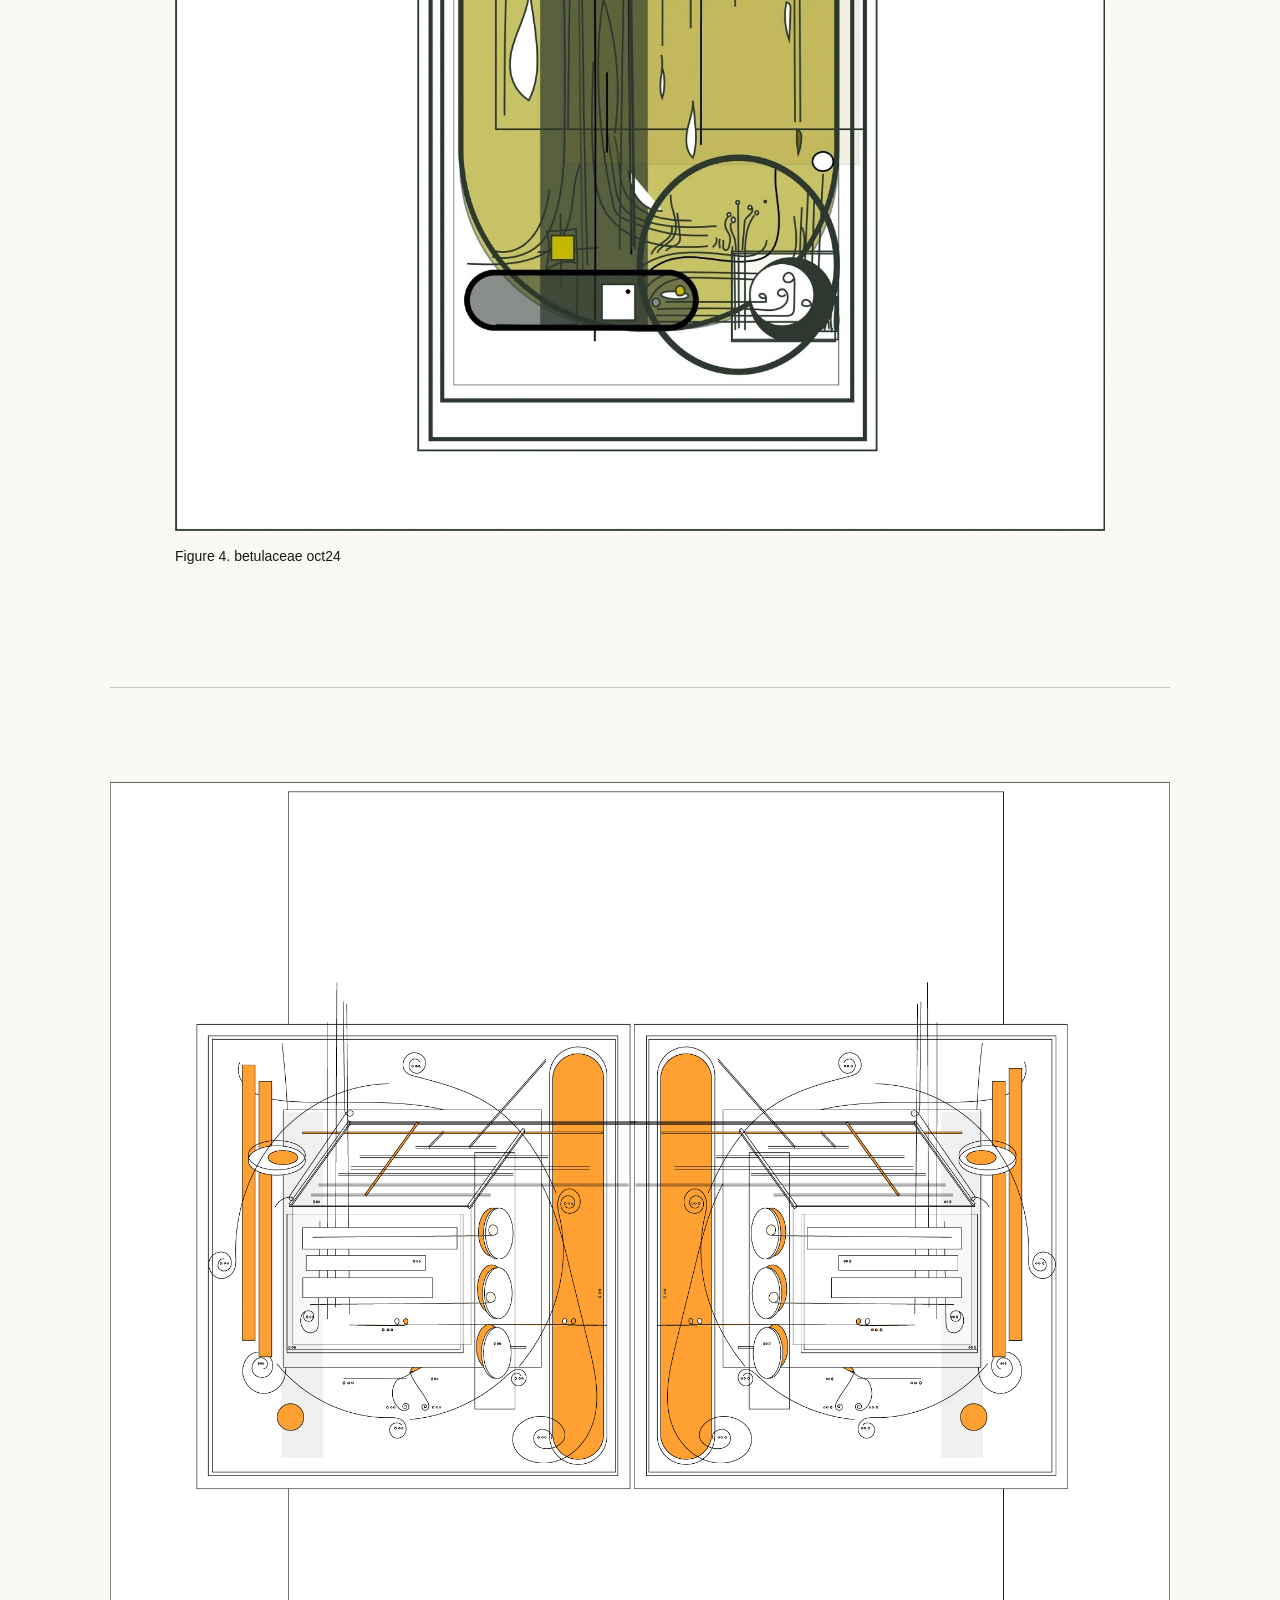
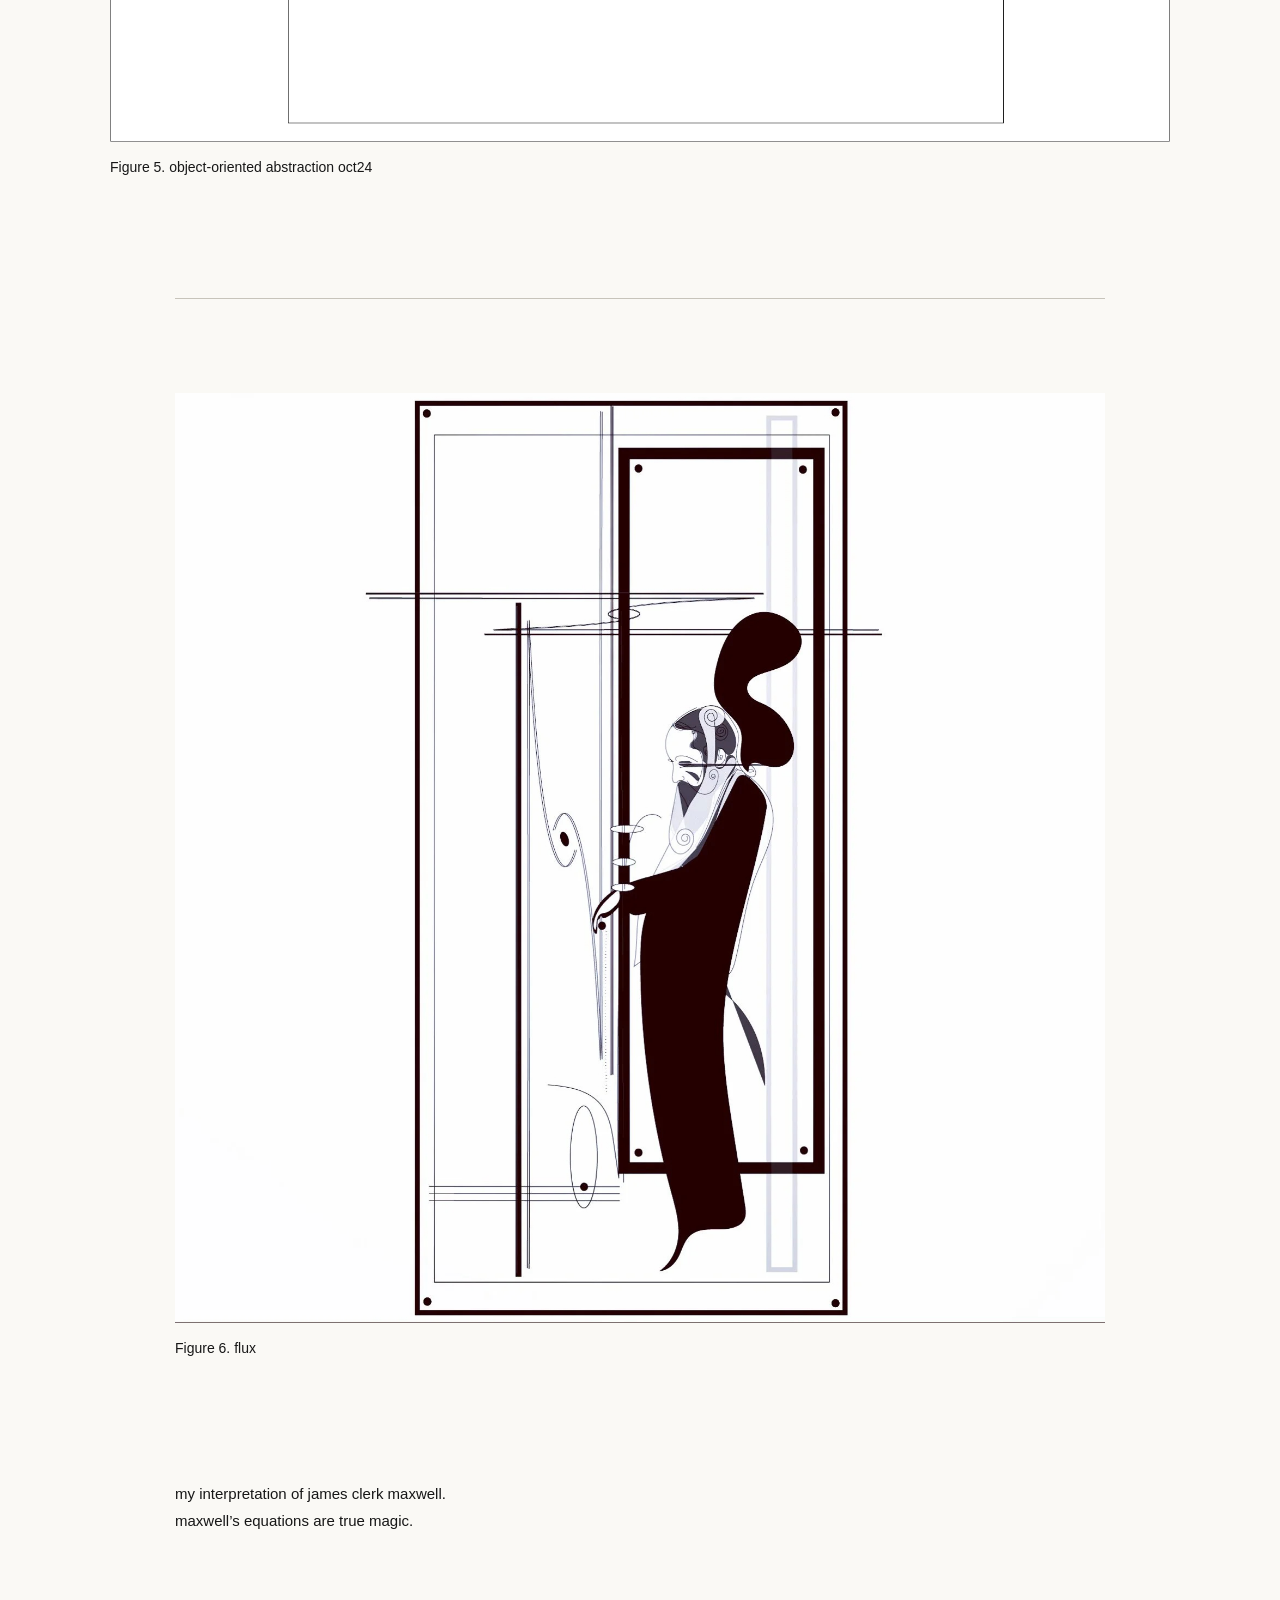
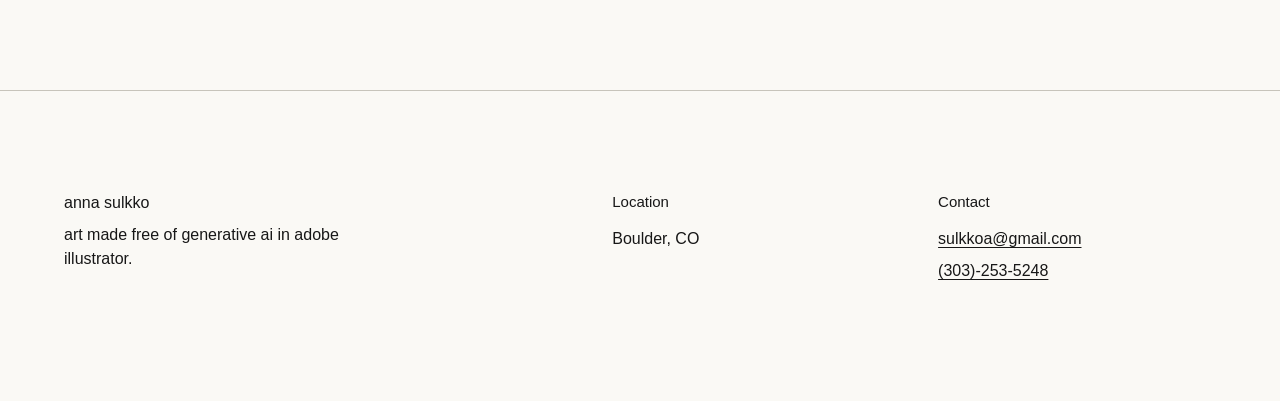
==== commit f5ce553f: "Update index.html" ====
--- a/art/index.html
+++ b/art/index.html
@@ -40,11 +40,6 @@
         <figcaption>Figure 6. flux.my interpretation of james clerk maxwell.maxwell’s equations are true magic.</figcaption>
       </figure>
 
-      <div class="work-note">
-        <p>my interpretation of james clerk maxwell.</p>
-        <p>maxwell’s equations are true magic.</p>
-      </div>
-      
       
       <figure class="artwork artwork-portrait">
         <img
